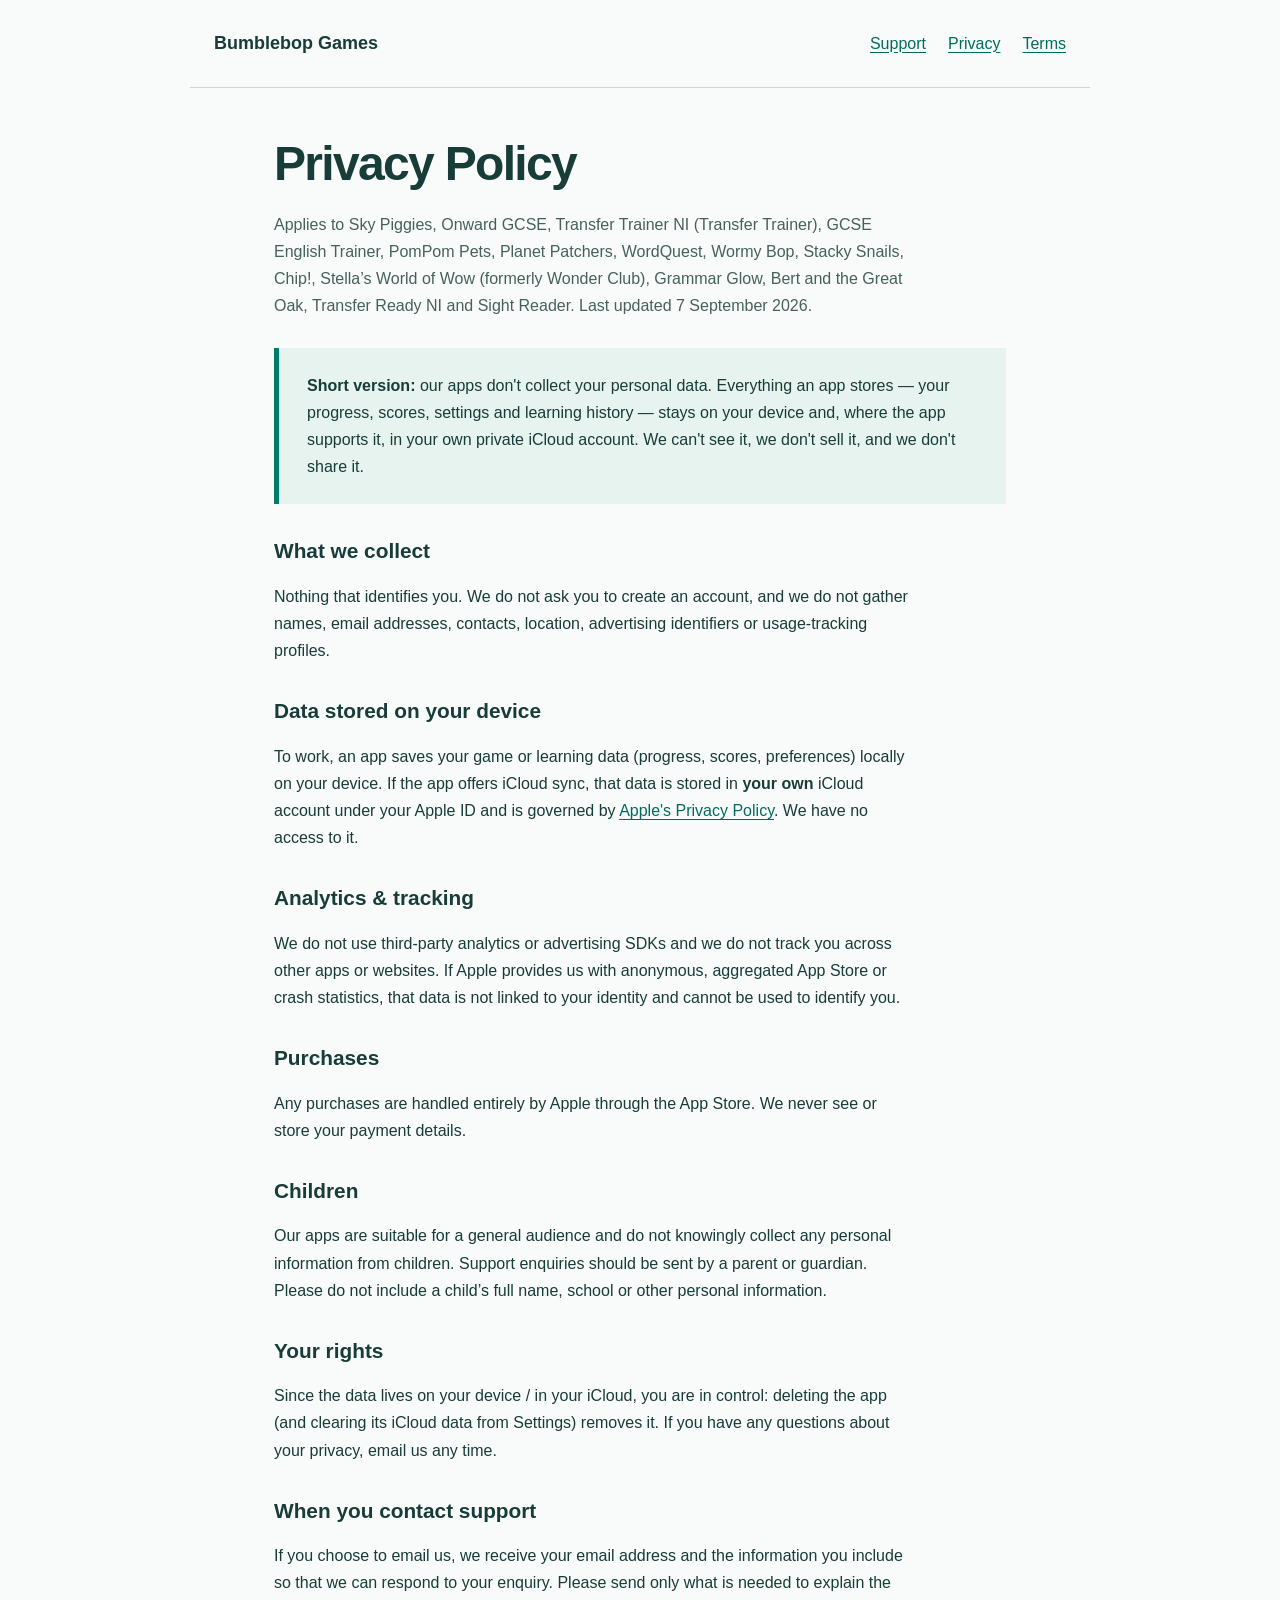
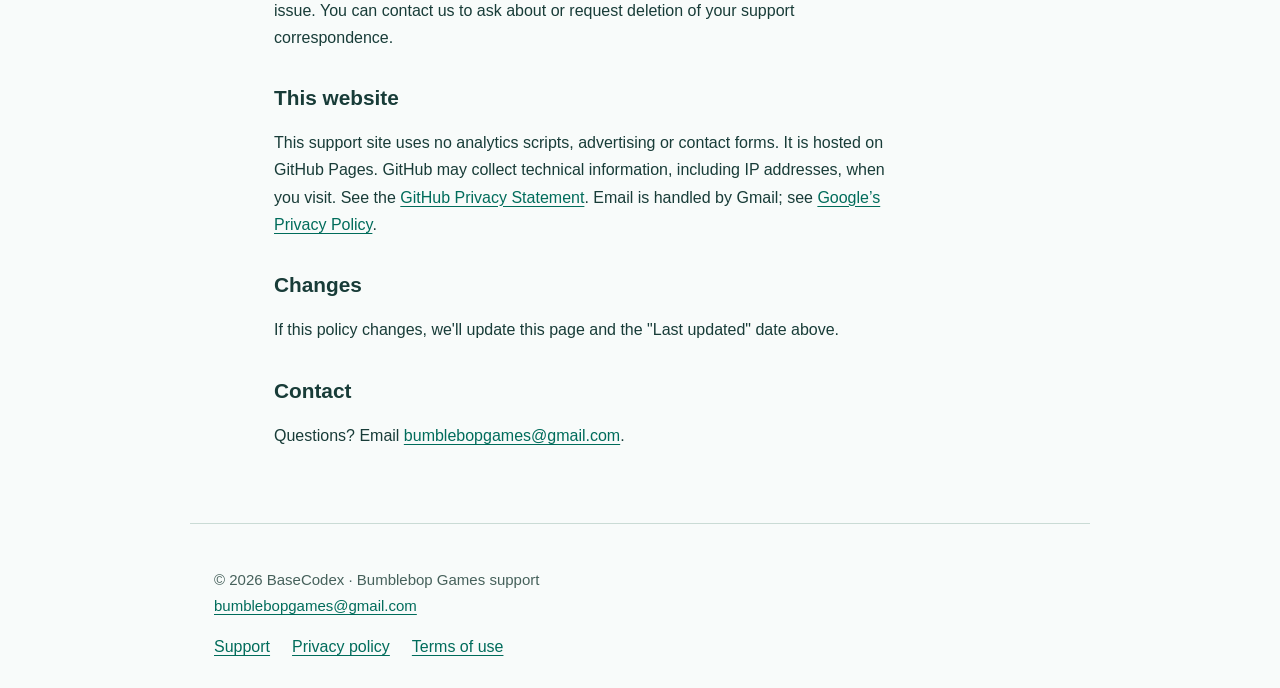
==== privacy.html @ 4d0dd03f "Publish support, privacy and terms with Bumblebop contact" ====
<!doctype html>
<html lang="en"><head><meta charset="utf-8"><meta name="viewport" content="width=device-width, initial-scale=1"><title>Privacy policy · Bumblebop Games</title><meta name="description" content="Privacy information for our apps and support website."><link rel="stylesheet" href="style.css"></head><body><a class="skip" href="#main">Skip to content</a><header><a class="brand" href="./">Bumblebop Games</a><nav aria-label="Main navigation"><a href="./">Support</a><a href="privacy.html">Privacy</a><a href="terms.html">Terms</a></nav></header><main id="main" class="policy"><h1>Privacy Policy</h1>
<p><em>Applies to Sky Piggies, Onward GCSE, Transfer Trainer NI (Transfer Trainer), GCSE English Trainer, PomPom Pets, Planet Patchers, WordQuest, Wormy Bop, Stacky Snails, Chip!, Stella’s World of Wow (formerly Wonder Club), Grammar Glow, Bert and the Great Oak, Transfer Ready NI and Sight Reader. Last updated 7 September 2026.</em></p>

<div class="card">
  <strong>Short version:</strong> our apps don't collect your personal data.
  Everything an app stores &mdash; your progress, scores, settings and
  learning history &mdash; stays on your device and, where the app supports
  it, in your own private iCloud account. We can't see it, we don't sell it,
  and we don't share it.
</div>

<h2>What we collect</h2>
<p>Nothing that identifies you. We do not ask you to create an account, and we
do not gather names, email addresses, contacts, location, advertising
identifiers or usage-tracking profiles.</p>

<h2>Data stored on your device</h2>
<p>To work, an app saves your game or learning data (progress, scores,
preferences) locally on your device. If the app offers iCloud sync, that data
is stored in <strong>your own</strong> iCloud account under your Apple ID and
is governed by <a href="https://www.apple.com/legal/privacy/">Apple's Privacy
Policy</a>. We have no access to it.</p>

<h2>Analytics &amp; tracking</h2>
<p>We do not use third-party analytics or advertising SDKs and we do not track
you across other apps or websites. If Apple provides us with anonymous,
aggregated App Store or crash statistics, that data is not linked to your
identity and cannot be used to identify you.</p>

<h2>Purchases</h2>
<p>Any purchases are handled entirely by Apple through the App Store. We never
see or store your payment details.</p>

<h2>Children</h2>
<p>Our apps are suitable for a general audience and do not knowingly collect
any personal information from children. Support enquiries should be sent by a parent or guardian. Please do not include a child’s full name, school or other personal information.</p>

<h2>Your rights</h2>
<p>Since the data lives on your device / in your iCloud, you are in control:
deleting the app (and clearing its iCloud data from Settings) removes it. If
you have any questions about your privacy, email us any time.</p>

<h2>When you contact support</h2><p>If you choose to email us, we receive your email address and the information you include so that we can respond to your enquiry. Please send only what is needed to explain the issue. You can contact us to ask about or request deletion of your support correspondence.</p><h2>This website</h2><p>This support site uses no analytics scripts, advertising or contact forms. It is hosted on GitHub Pages. GitHub may collect technical information, including IP addresses, when you visit. See the <a href="https://docs.github.com/en/site-policy/privacy-policies/github-general-privacy-statement">GitHub Privacy Statement</a>. Email is handled by Gmail; see <a href="https://policies.google.com/privacy">Google’s Privacy Policy</a>.</p><h2>Changes</h2>
<p>If this policy changes, we'll update this page and the "Last updated" date
above.</p>

<h2>Contact</h2>
<p>Questions? Email <a href="mailto:bumblebopgames@gmail.com">bumblebopgames@gmail.com</a>.</p></main><footer><p>© 2026 BaseCodex · Bumblebop Games support<br><a href="mailto:bumblebopgames@gmail.com">bumblebopgames@gmail.com</a></p><nav aria-label="Footer"><a href="./">Support</a><a href="privacy.html">Privacy policy</a><a href="terms.html">Terms of use</a></nav></footer></body></html>
---- style.css ----
*{box-sizing:border-box}html{scroll-behavior:smooth}body{font-family:-apple-system,BlinkMacSystemFont,"Segoe UI",sans-serif;font-size:1rem;line-height:1.7;color:#183c38;background:#f8fbfa;margin:0}a{color:#006c5b;text-underline-offset:.2em}a:hover{text-decoration-thickness:2px}a:focus-visible{outline:3px solid #ba6700;outline-offset:5px}header,main,footer{max-width:900px;margin:auto;padding:28px 24px}header{display:flex;justify-content:space-between;align-items:center;gap:20px;border-bottom:1px solid #cadbd5}.brand{font-size:1.125rem;font-weight:750;color:#183c38;text-decoration:none}nav{display:flex;gap:22px;flex-wrap:wrap}nav a{font-size:1rem}h1{font-size:clamp(2rem,5vw,3rem);line-height:1.15;letter-spacing:-.035em;margin:20px 0}h2{font-size:1.3rem;line-height:1.4;margin-top:32px}p{max-width:72ch}.intro{font-size:1.15rem;color:#395b55}.contact,.card{border-left:5px solid #007d69;background:#e6f3ee;padding:24px 28px;margin:28px 0}.contact h2{margin-top:0}.email{font-weight:700;font-size:clamp(1rem,3.8vw,1.35rem);overflow-wrap:anywhere}.app-list{display:grid;grid-template-columns:repeat(2,minmax(0,1fr));gap:0 32px;padding:0;list-style:none}.app-list li{padding:10px 0;border-bottom:1px solid #d8e5df}.muted,footer{color:#46615b}footer{border-top:1px solid #cadbd5;font-size:.9375rem;margin-top:30px}.skip{position:absolute;left:-9999px}.skip:focus{left:16px;top:12px;background:white;padding:12px}.policy{max-width:780px}.policy em{font-style:normal;color:#46615b}details{border-bottom:1px solid #cadbd5;padding:16px 0}summary{font-weight:650;cursor:pointer}summary:focus-visible{outline:3px solid #ba6700;outline-offset:4px}@media(max-width:600px){header{align-items:flex-start;flex-direction:column;gap:12px}header,main,footer{padding:22px 20px}.app-list{grid-template-columns:1fr}.contact,.card{padding:20px}}@media(prefers-reduced-motion:reduce){html{scroll-behavior:auto}}
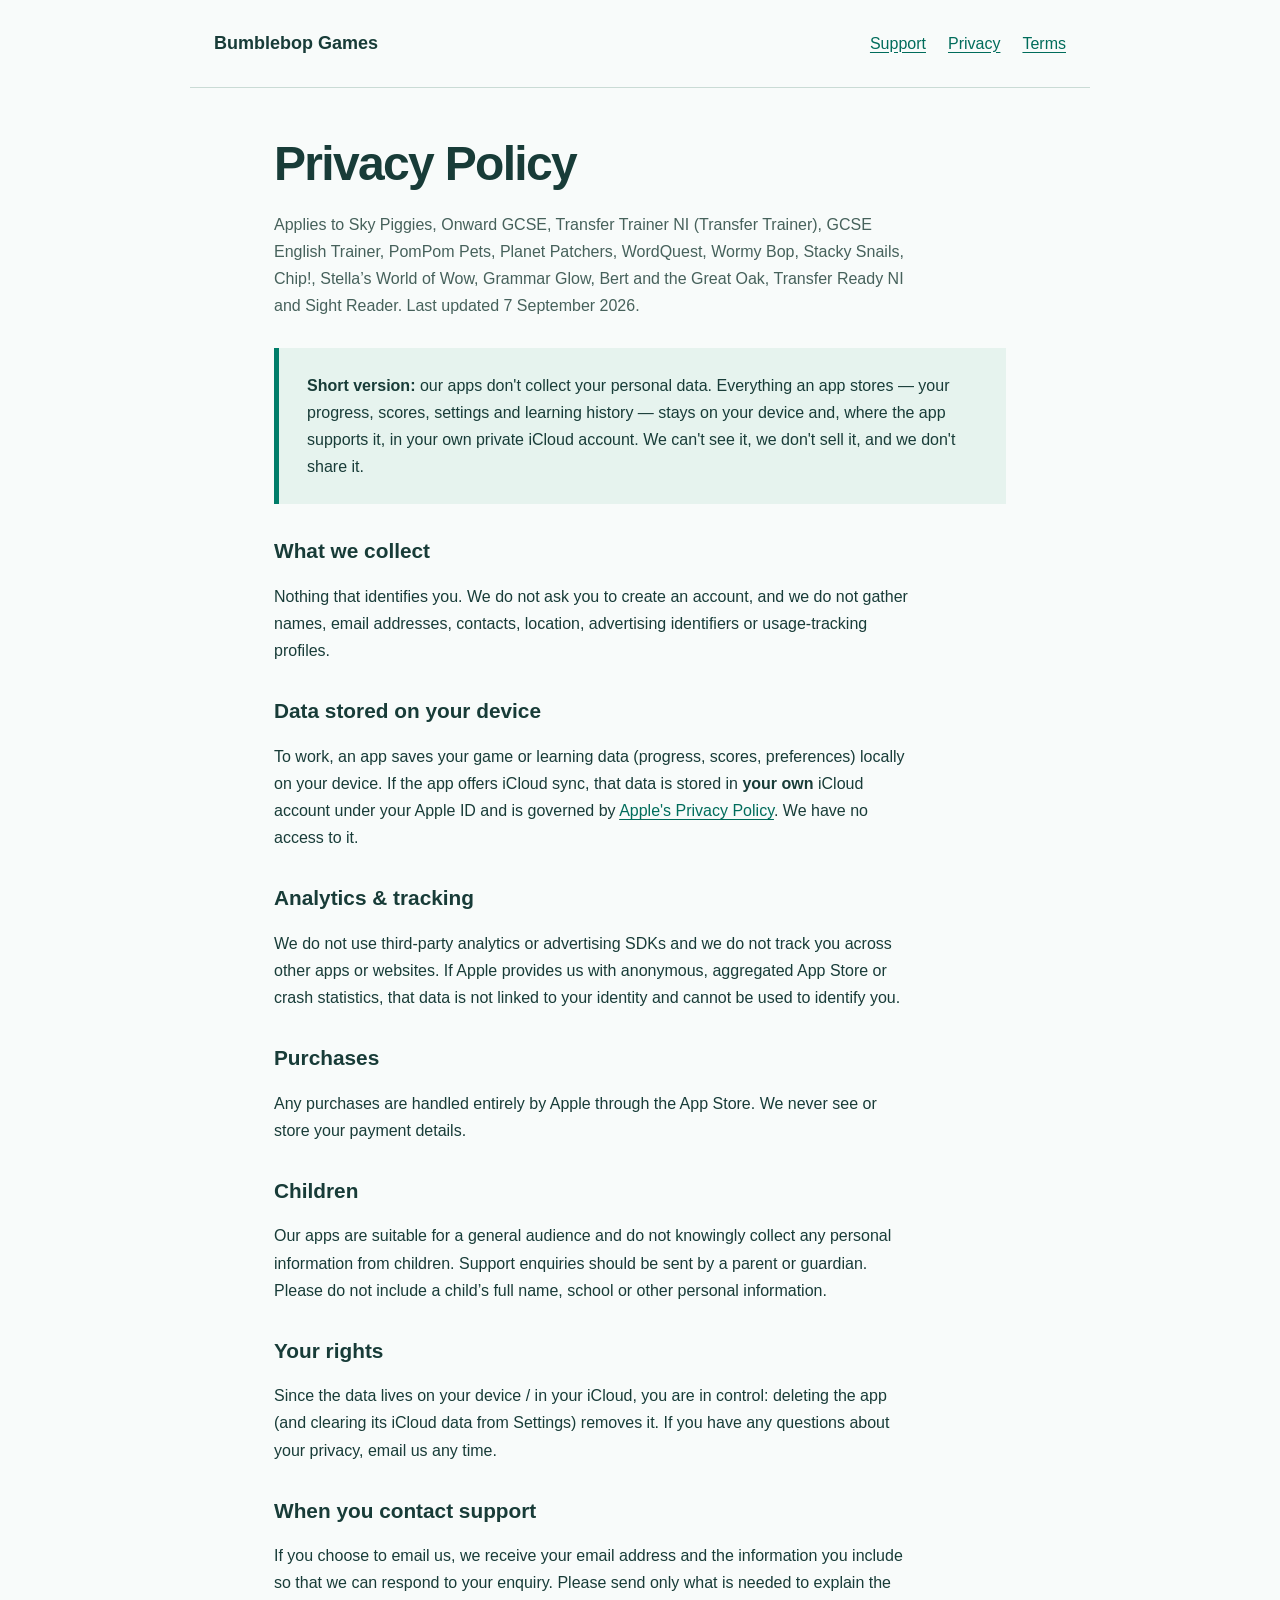
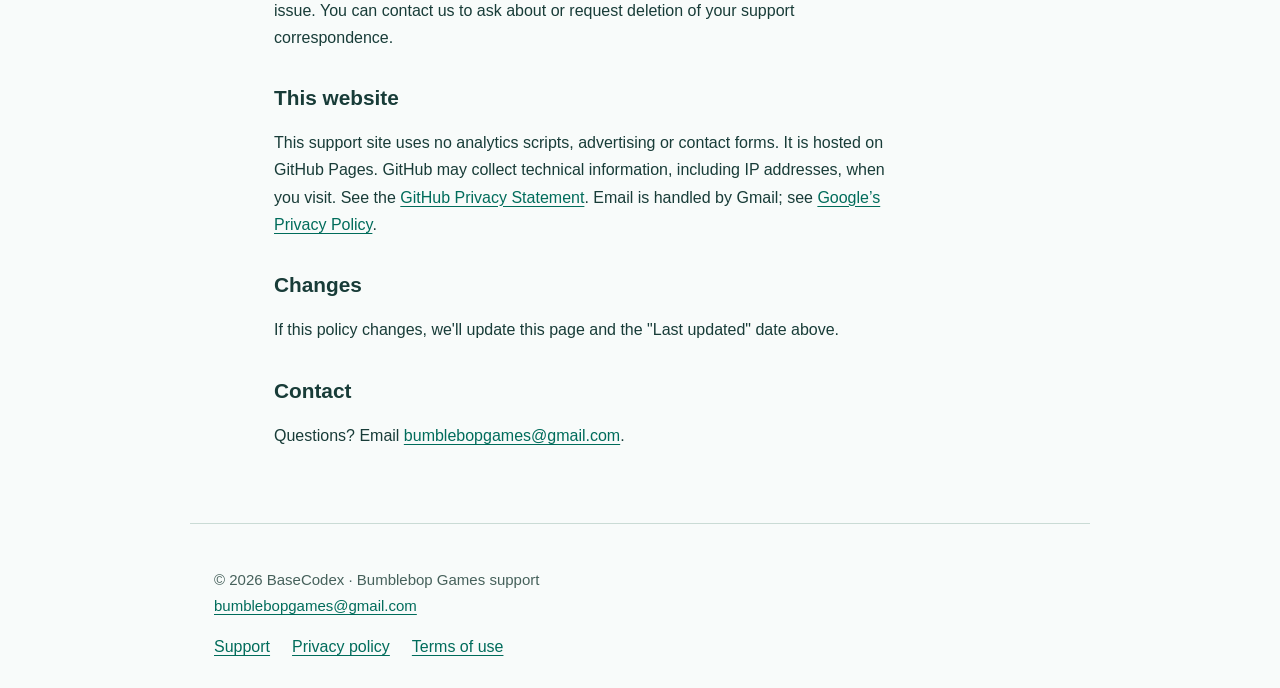
==== commit 780b3b84: "Remove former Wonder Club name from public pages" ====
--- a/privacy.html
+++ b/privacy.html
@@ -1,6 +1,6 @@
 <!doctype html>
 <html lang="en"><head><meta charset="utf-8"><meta name="viewport" content="width=device-width, initial-scale=1"><title>Privacy policy · Bumblebop Games</title><meta name="description" content="Privacy information for our apps and support website."><link rel="stylesheet" href="style.css"></head><body><a class="skip" href="#main">Skip to content</a><header><a class="brand" href="./">Bumblebop Games</a><nav aria-label="Main navigation"><a href="./">Support</a><a href="privacy.html">Privacy</a><a href="terms.html">Terms</a></nav></header><main id="main" class="policy"><h1>Privacy Policy</h1>
-<p><em>Applies to Sky Piggies, Onward GCSE, Transfer Trainer NI (Transfer Trainer), GCSE English Trainer, PomPom Pets, Planet Patchers, WordQuest, Wormy Bop, Stacky Snails, Chip!, Stella’s World of Wow (formerly Wonder Club), Grammar Glow, Bert and the Great Oak, Transfer Ready NI and Sight Reader. Last updated 7 September 2026.</em></p>
+<p><em>Applies to Sky Piggies, Onward GCSE, Transfer Trainer NI (Transfer Trainer), GCSE English Trainer, PomPom Pets, Planet Patchers, WordQuest, Wormy Bop, Stacky Snails, Chip!, Stella’s World of Wow, Grammar Glow, Bert and the Great Oak, Transfer Ready NI and Sight Reader. Last updated 7 September 2026.</em></p>
 
 <div class="card">
   <strong>Short version:</strong> our apps don't collect your personal data.
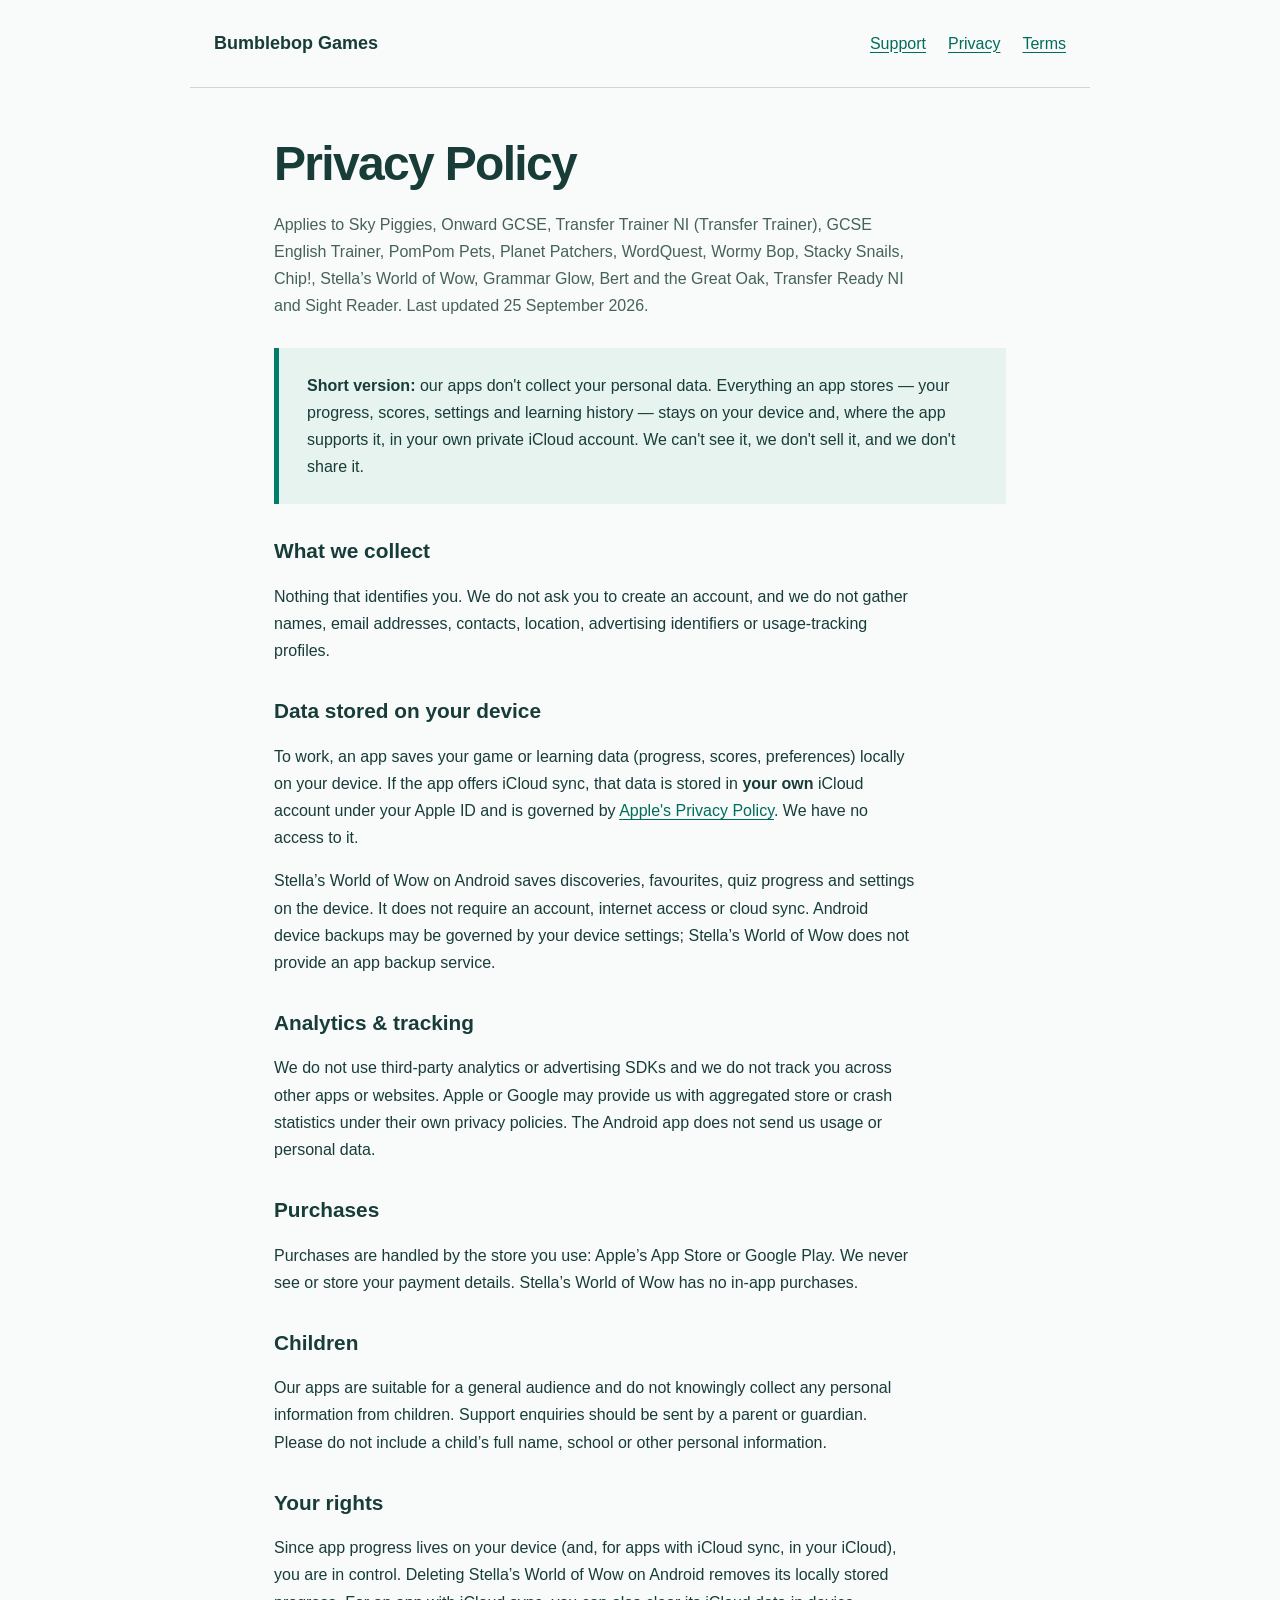
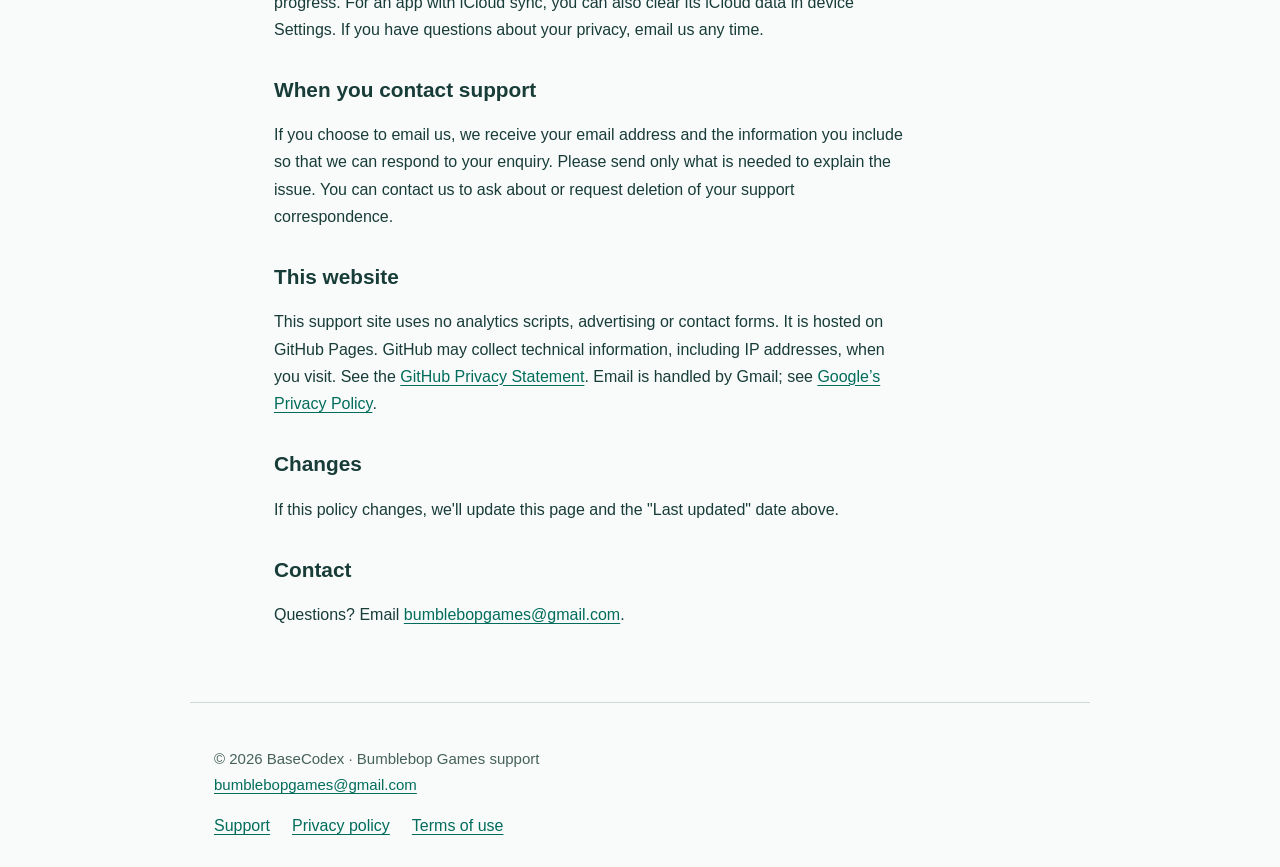
==== commit 55f64c1b: "Cover Stella Android privacy in public policy" ====
--- a/privacy.html
+++ b/privacy.html
@@ -1,6 +1,6 @@
 <!doctype html>
 <html lang="en"><head><meta charset="utf-8"><meta name="viewport" content="width=device-width, initial-scale=1"><title>Privacy policy · Bumblebop Games</title><meta name="description" content="Privacy information for our apps and support website."><link rel="stylesheet" href="style.css"></head><body><a class="skip" href="#main">Skip to content</a><header><a class="brand" href="./">Bumblebop Games</a><nav aria-label="Main navigation"><a href="./">Support</a><a href="privacy.html">Privacy</a><a href="terms.html">Terms</a></nav></header><main id="main" class="policy"><h1>Privacy Policy</h1>
-<p><em>Applies to Sky Piggies, Onward GCSE, Transfer Trainer NI (Transfer Trainer), GCSE English Trainer, PomPom Pets, Planet Patchers, WordQuest, Wormy Bop, Stacky Snails, Chip!, Stella’s World of Wow, Grammar Glow, Bert and the Great Oak, Transfer Ready NI and Sight Reader. Last updated 7 September 2026.</em></p>
+<p><em>Applies to Sky Piggies, Onward GCSE, Transfer Trainer NI (Transfer Trainer), GCSE English Trainer, PomPom Pets, Planet Patchers, WordQuest, Wormy Bop, Stacky Snails, Chip!, Stella’s World of Wow, Grammar Glow, Bert and the Great Oak, Transfer Ready NI and Sight Reader. Last updated 25 September 2026.</em></p>
 
 <div class="card">
   <strong>Short version:</strong> our apps don't collect your personal data.
@@ -21,25 +21,22 @@
 is stored in <strong>your own</strong> iCloud account under your Apple ID and
 is governed by <a href="https://www.apple.com/legal/privacy/">Apple's Privacy
 Policy</a>. We have no access to it.</p>
+<p>Stella’s World of Wow on Android saves discoveries, favourites, quiz progress and settings on the device. It does not require an account, internet access or cloud sync. Android device backups may be governed by your device settings; Stella’s World of Wow does not provide an app backup service.</p>
 
 <h2>Analytics &amp; tracking</h2>
 <p>We do not use third-party analytics or advertising SDKs and we do not track
-you across other apps or websites. If Apple provides us with anonymous,
-aggregated App Store or crash statistics, that data is not linked to your
-identity and cannot be used to identify you.</p>
+you across other apps or websites. Apple or Google may provide us with
+aggregated store or crash statistics under their own privacy policies. The Android app does not send us usage or personal data.</p>
 
 <h2>Purchases</h2>
-<p>Any purchases are handled entirely by Apple through the App Store. We never
-see or store your payment details.</p>
+<p>Purchases are handled by the store you use: Apple’s App Store or Google Play. We never see or store your payment details. Stella’s World of Wow has no in-app purchases.</p>
 
 <h2>Children</h2>
 <p>Our apps are suitable for a general audience and do not knowingly collect
 any personal information from children. Support enquiries should be sent by a parent or guardian. Please do not include a child’s full name, school or other personal information.</p>
 
 <h2>Your rights</h2>
-<p>Since the data lives on your device / in your iCloud, you are in control:
-deleting the app (and clearing its iCloud data from Settings) removes it. If
-you have any questions about your privacy, email us any time.</p>
+<p>Since app progress lives on your device (and, for apps with iCloud sync, in your iCloud), you are in control. Deleting Stella’s World of Wow on Android removes its locally stored progress. For an app with iCloud sync, you can also clear its iCloud data in device Settings. If you have questions about your privacy, email us any time.</p>
 
 <h2>When you contact support</h2><p>If you choose to email us, we receive your email address and the information you include so that we can respond to your enquiry. Please send only what is needed to explain the issue. You can contact us to ask about or request deletion of your support correspondence.</p><h2>This website</h2><p>This support site uses no analytics scripts, advertising or contact forms. It is hosted on GitHub Pages. GitHub may collect technical information, including IP addresses, when you visit. See the <a href="https://docs.github.com/en/site-policy/privacy-policies/github-general-privacy-statement">GitHub Privacy Statement</a>. Email is handled by Gmail; see <a href="https://policies.google.com/privacy">Google’s Privacy Policy</a>.</p><h2>Changes</h2>
 <p>If this policy changes, we'll update this page and the "Last updated" date
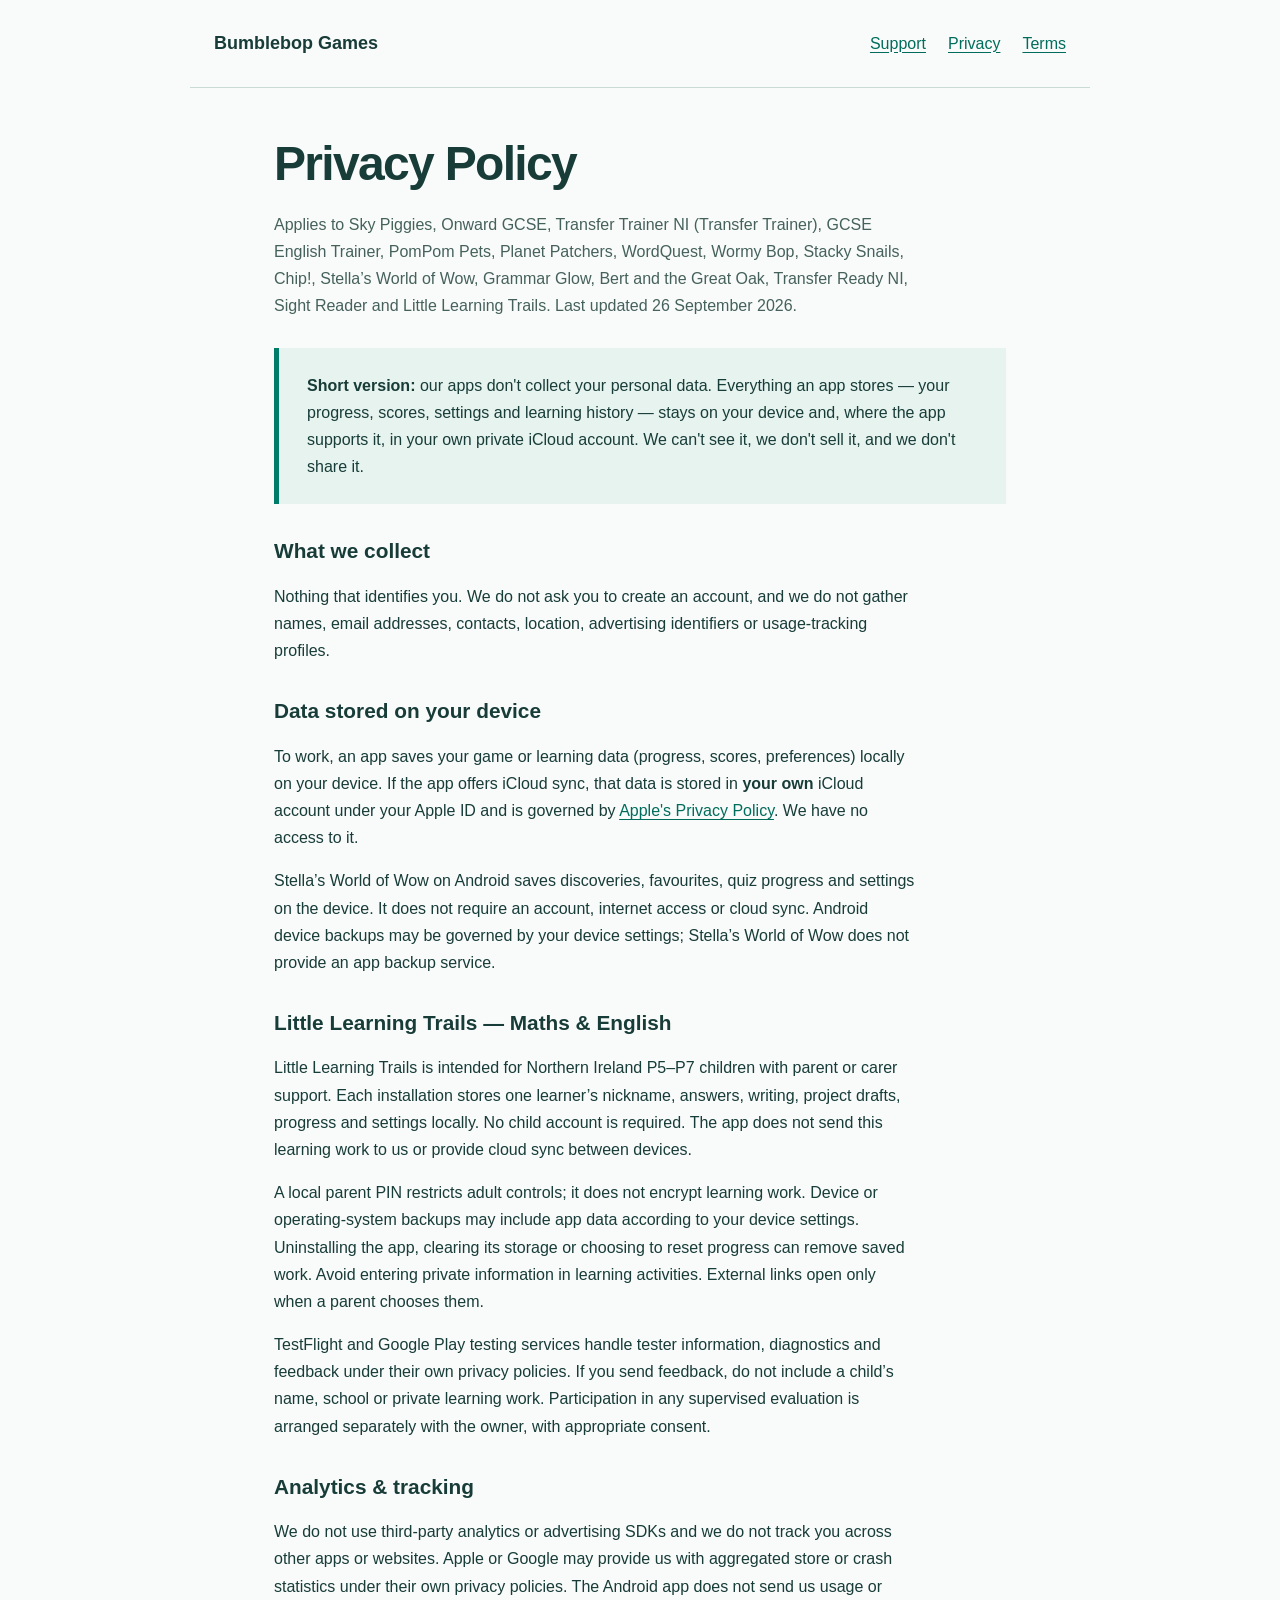
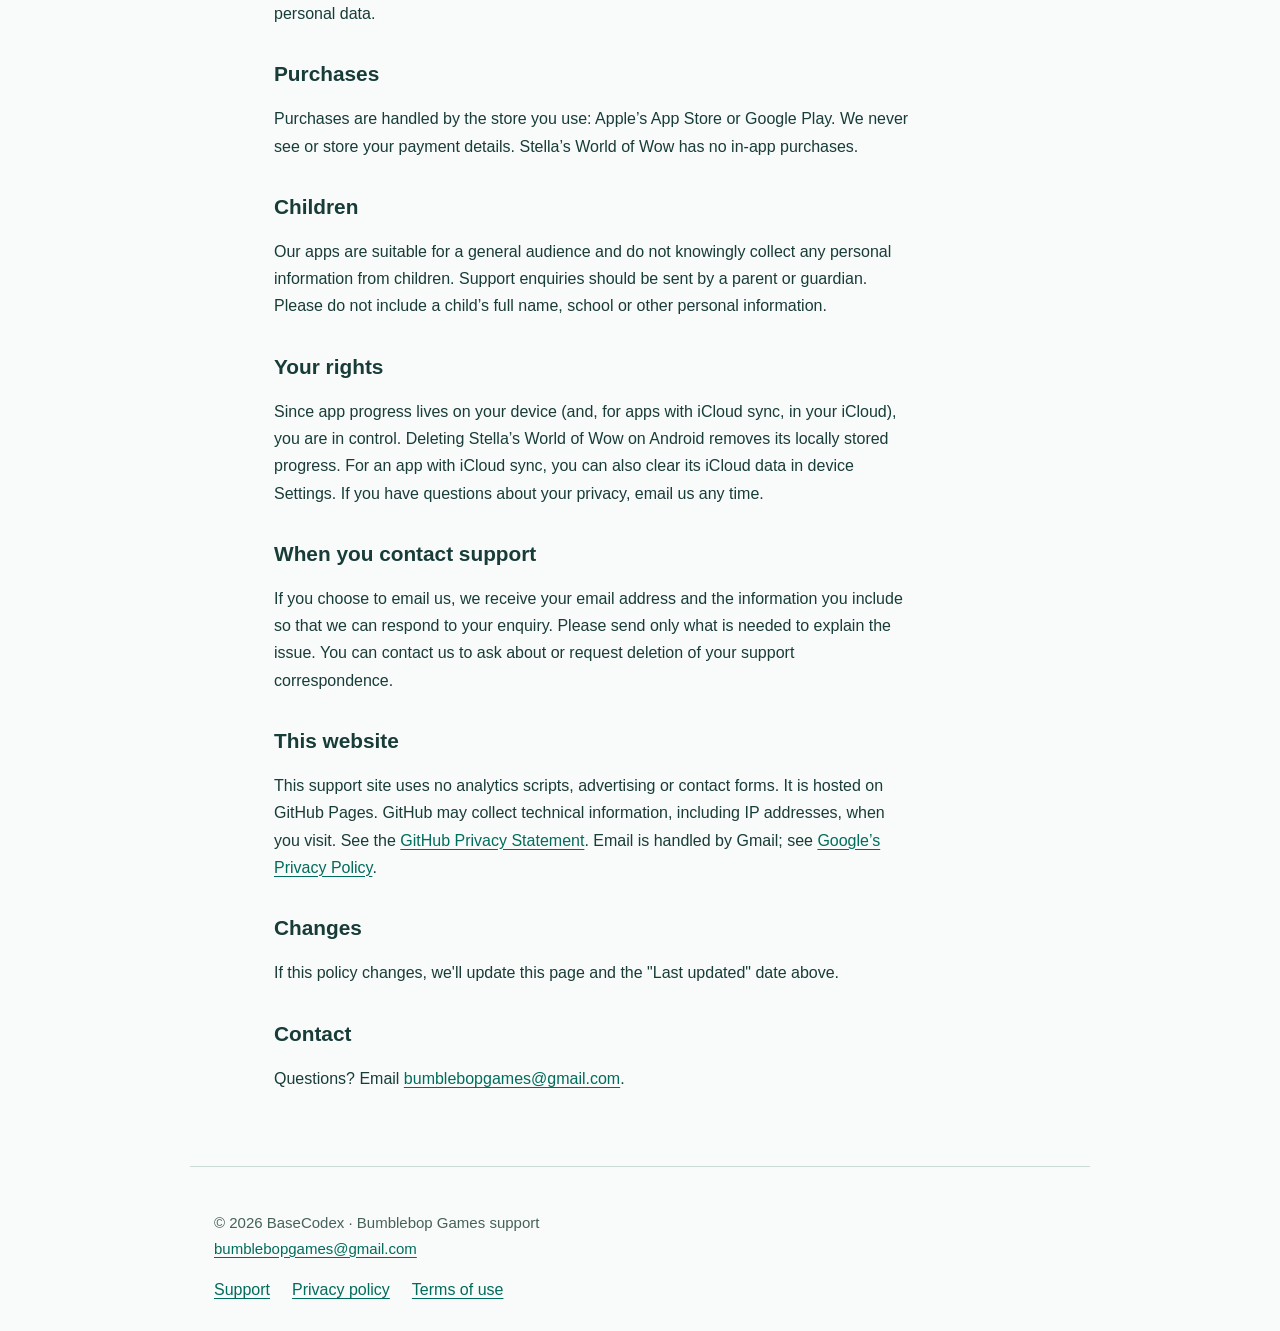
==== commit 183657f4: "Add Little Learning Trails support and privacy information" ====
--- a/privacy.html
+++ b/privacy.html
@@ -1,6 +1,6 @@
 <!doctype html>
 <html lang="en"><head><meta charset="utf-8"><meta name="viewport" content="width=device-width, initial-scale=1"><title>Privacy policy · Bumblebop Games</title><meta name="description" content="Privacy information for our apps and support website."><link rel="stylesheet" href="style.css"></head><body><a class="skip" href="#main">Skip to content</a><header><a class="brand" href="./">Bumblebop Games</a><nav aria-label="Main navigation"><a href="./">Support</a><a href="privacy.html">Privacy</a><a href="terms.html">Terms</a></nav></header><main id="main" class="policy"><h1>Privacy Policy</h1>
-<p><em>Applies to Sky Piggies, Onward GCSE, Transfer Trainer NI (Transfer Trainer), GCSE English Trainer, PomPom Pets, Planet Patchers, WordQuest, Wormy Bop, Stacky Snails, Chip!, Stella’s World of Wow, Grammar Glow, Bert and the Great Oak, Transfer Ready NI and Sight Reader. Last updated 25 September 2026.</em></p>
+<p><em>Applies to Sky Piggies, Onward GCSE, Transfer Trainer NI (Transfer Trainer), GCSE English Trainer, PomPom Pets, Planet Patchers, WordQuest, Wormy Bop, Stacky Snails, Chip!, Stella’s World of Wow, Grammar Glow, Bert and the Great Oak, Transfer Ready NI, Sight Reader and Little Learning Trails. Last updated 26 September 2026.</em></p>
 
 <div class="card">
   <strong>Short version:</strong> our apps don't collect your personal data.
@@ -23,6 +23,11 @@
 Policy</a>. We have no access to it.</p>
 <p>Stella’s World of Wow on Android saves discoveries, favourites, quiz progress and settings on the device. It does not require an account, internet access or cloud sync. Android device backups may be governed by your device settings; Stella’s World of Wow does not provide an app backup service.</p>
 
+<h2>Little Learning Trails — Maths &amp; English</h2>
+<p>Little Learning Trails is intended for Northern Ireland P5–P7 children with parent or carer support. Each installation stores one learner’s nickname, answers, writing, project drafts, progress and settings locally. No child account is required. The app does not send this learning work to us or provide cloud sync between devices.</p>
+<p>A local parent PIN restricts adult controls; it does not encrypt learning work. Device or operating-system backups may include app data according to your device settings. Uninstalling the app, clearing its storage or choosing to reset progress can remove saved work. Avoid entering private information in learning activities. External links open only when a parent chooses them.</p>
+<p>TestFlight and Google Play testing services handle tester information, diagnostics and feedback under their own privacy policies. If you send feedback, do not include a child’s name, school or private learning work. Participation in any supervised evaluation is arranged separately with the owner, with appropriate consent.</p>
+
 <h2>Analytics &amp; tracking</h2>
 <p>We do not use third-party analytics or advertising SDKs and we do not track
 you across other apps or websites. Apple or Google may provide us with
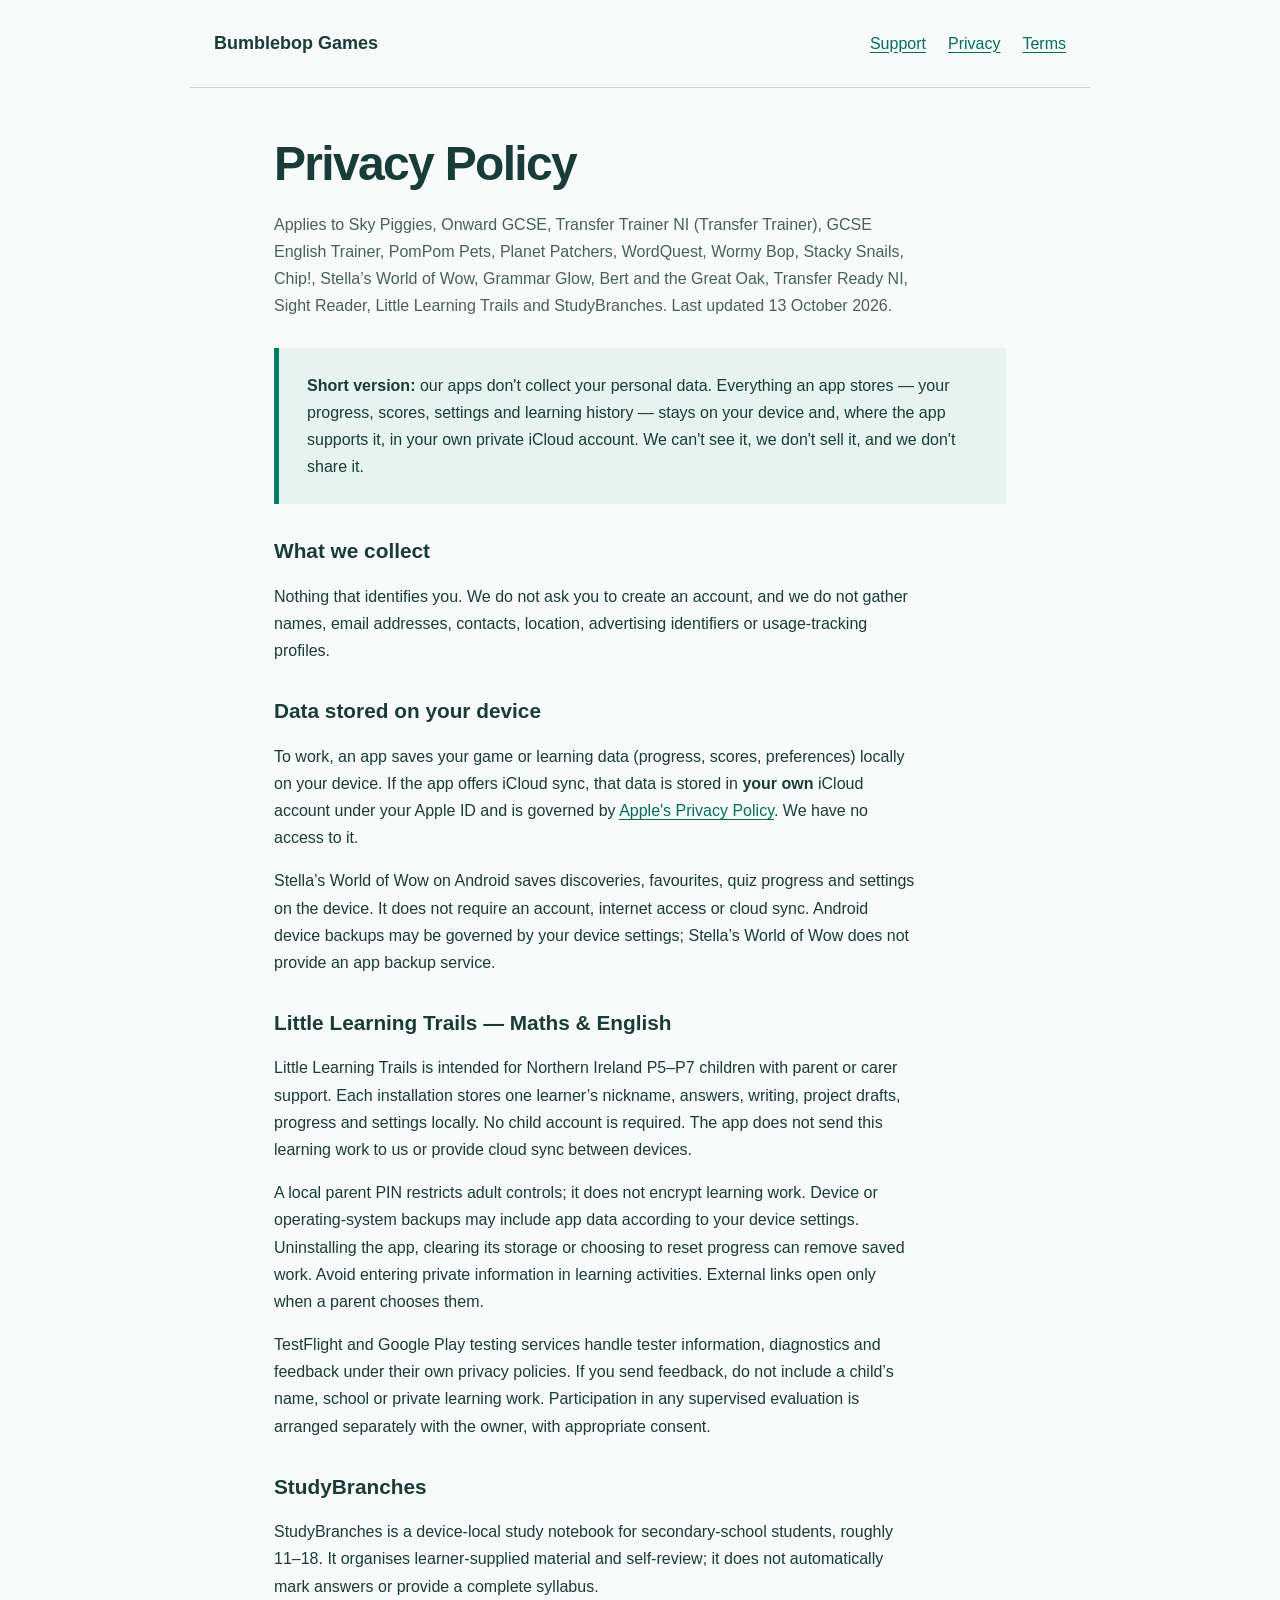
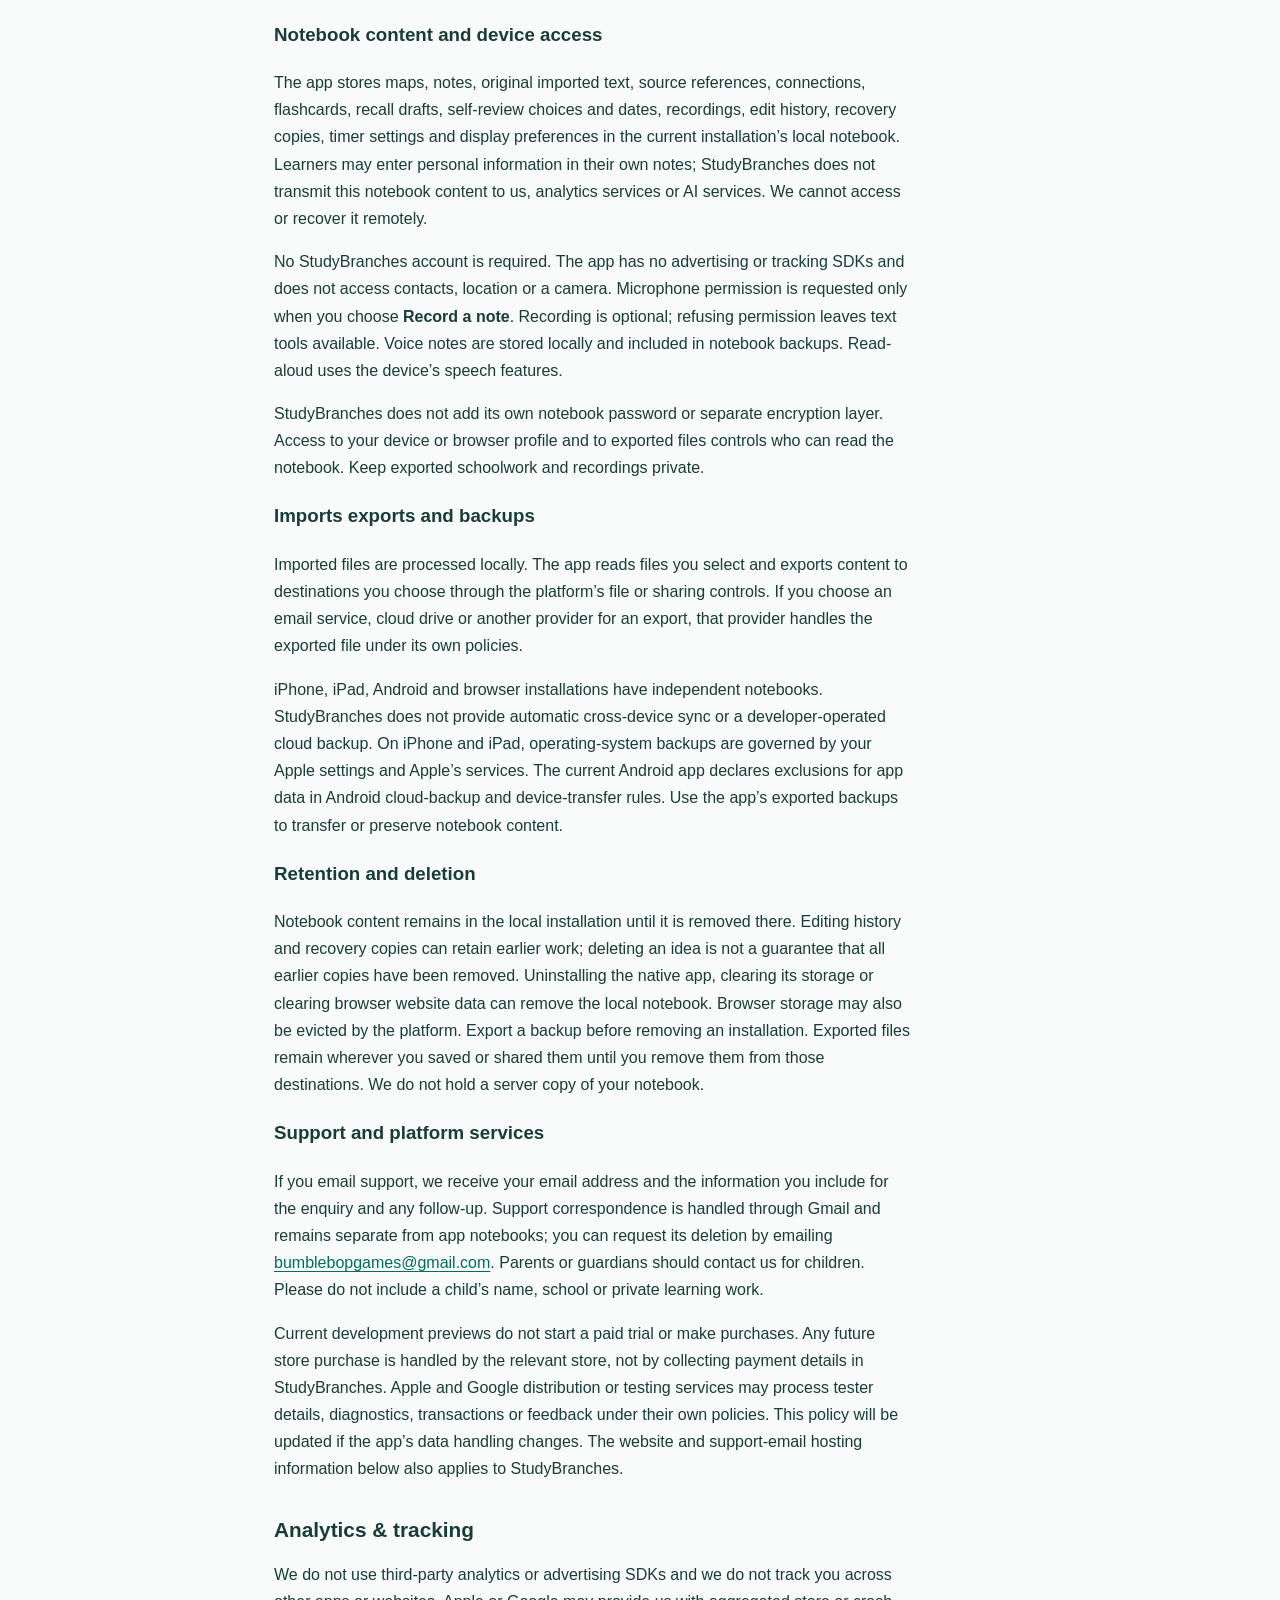
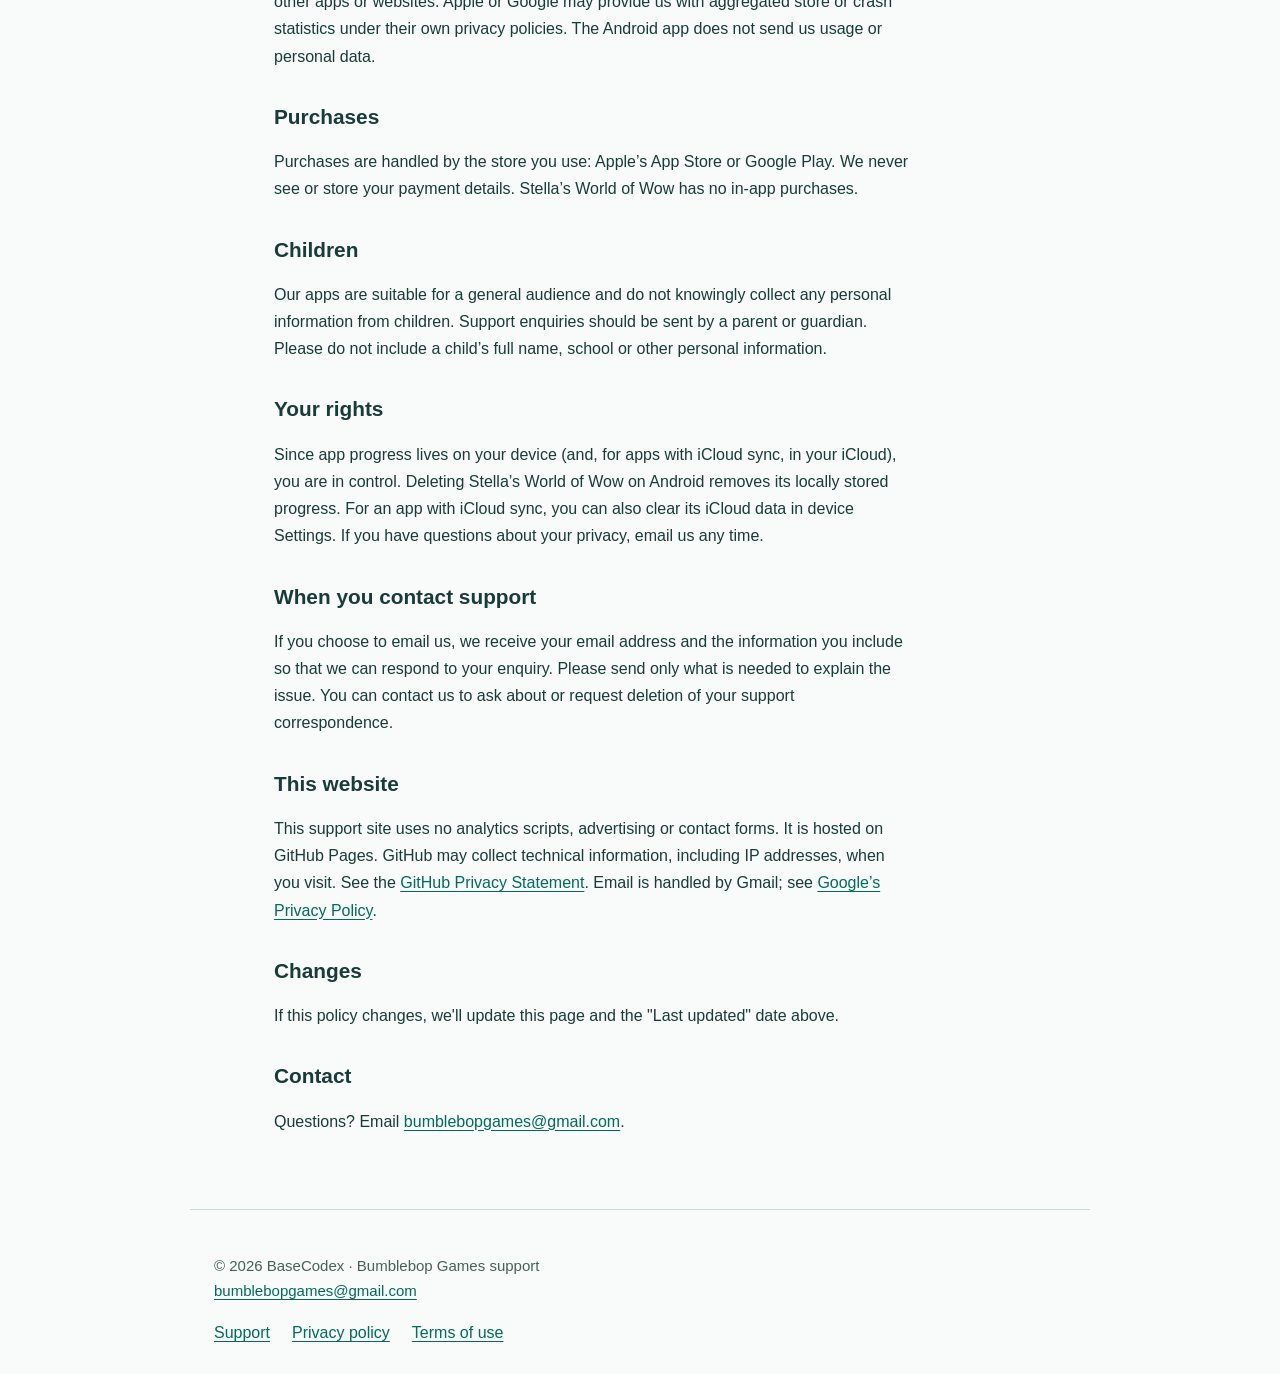
==== commit ae6d2a88: "Add StudyBranches support and privacy information" ====
--- a/privacy.html
+++ b/privacy.html
@@ -1,6 +1,6 @@
 <!doctype html>
 <html lang="en"><head><meta charset="utf-8"><meta name="viewport" content="width=device-width, initial-scale=1"><title>Privacy policy · Bumblebop Games</title><meta name="description" content="Privacy information for our apps and support website."><link rel="stylesheet" href="style.css"></head><body><a class="skip" href="#main">Skip to content</a><header><a class="brand" href="./">Bumblebop Games</a><nav aria-label="Main navigation"><a href="./">Support</a><a href="privacy.html">Privacy</a><a href="terms.html">Terms</a></nav></header><main id="main" class="policy"><h1>Privacy Policy</h1>
-<p><em>Applies to Sky Piggies, Onward GCSE, Transfer Trainer NI (Transfer Trainer), GCSE English Trainer, PomPom Pets, Planet Patchers, WordQuest, Wormy Bop, Stacky Snails, Chip!, Stella’s World of Wow, Grammar Glow, Bert and the Great Oak, Transfer Ready NI, Sight Reader and Little Learning Trails. Last updated 26 September 2026.</em></p>
+<p><em>Applies to Sky Piggies, Onward GCSE, Transfer Trainer NI (Transfer Trainer), GCSE English Trainer, PomPom Pets, Planet Patchers, WordQuest, Wormy Bop, Stacky Snails, Chip!, Stella’s World of Wow, Grammar Glow, Bert and the Great Oak, Transfer Ready NI, Sight Reader, Little Learning Trails and StudyBranches. Last updated 13 October 2026.</em></p>
 
 <div class="card">
   <strong>Short version:</strong> our apps don't collect your personal data.
@@ -28,6 +28,16 @@
 <p>A local parent PIN restricts adult controls; it does not encrypt learning work. Device or operating-system backups may include app data according to your device settings. Uninstalling the app, clearing its storage or choosing to reset progress can remove saved work. Avoid entering private information in learning activities. External links open only when a parent chooses them.</p>
 <p>TestFlight and Google Play testing services handle tester information, diagnostics and feedback under their own privacy policies. If you send feedback, do not include a child’s name, school or private learning work. Participation in any supervised evaluation is arranged separately with the owner, with appropriate consent.</p>
 
+<section id="studybranches" aria-labelledby="studybranches-heading"><h2 id="studybranches-heading">StudyBranches</h2>
+<p>StudyBranches is a device-local study notebook for secondary-school students, roughly 11–18. It organises learner-supplied material and self-review; it does not automatically mark answers or provide a complete syllabus.</p>
+<h3>Notebook content and device access</h3><p>The app stores maps, notes, original imported text, source references, connections, flashcards, recall drafts, self-review choices and dates, recordings, edit history, recovery copies, timer settings and display preferences in the current installation’s local notebook. Learners may enter personal information in their own notes; StudyBranches does not transmit this notebook content to us, analytics services or AI services. We cannot access or recover it remotely.</p>
+<p>No StudyBranches account is required. The app has no advertising or tracking SDKs and does not access contacts, location or a camera. Microphone permission is requested only when you choose <strong>Record a note</strong>. Recording is optional; refusing permission leaves text tools available. Voice notes are stored locally and included in notebook backups. Read-aloud uses the device’s speech features.</p>
+<p>StudyBranches does not add its own notebook password or separate encryption layer. Access to your device or browser profile and to exported files controls who can read the notebook. Keep exported schoolwork and recordings private.</p>
+<h3>Imports exports and backups</h3><p>Imported files are processed locally. The app reads files you select and exports content to destinations you choose through the platform’s file or sharing controls. If you choose an email service, cloud drive or another provider for an export, that provider handles the exported file under its own policies.</p>
+<p>iPhone, iPad, Android and browser installations have independent notebooks. StudyBranches does not provide automatic cross-device sync or a developer-operated cloud backup. On iPhone and iPad, operating-system backups are governed by your Apple settings and Apple’s services. The current Android app declares exclusions for app data in Android cloud-backup and device-transfer rules. Use the app’s exported backups to transfer or preserve notebook content.</p>
+<h3>Retention and deletion</h3><p>Notebook content remains in the local installation until it is removed there. Editing history and recovery copies can retain earlier work; deleting an idea is not a guarantee that all earlier copies have been removed. Uninstalling the native app, clearing its storage or clearing browser website data can remove the local notebook. Browser storage may also be evicted by the platform. Export a backup before removing an installation. Exported files remain wherever you saved or shared them until you remove them from those destinations. We do not hold a server copy of your notebook.</p>
+<h3>Support and platform services</h3><p>If you email support, we receive your email address and the information you include for the enquiry and any follow-up. Support correspondence is handled through Gmail and remains separate from app notebooks; you can request its deletion by emailing <a href="mailto:bumblebopgames@gmail.com">bumblebopgames@gmail.com</a>. Parents or guardians should contact us for children. Please do not include a child’s name, school or private learning work.</p>
+<p>Current development previews do not start a paid trial or make purchases. Any future store purchase is handled by the relevant store, not by collecting payment details in StudyBranches. Apple and Google distribution or testing services may process tester details, diagnostics, transactions or feedback under their own policies. This policy will be updated if the app’s data handling changes. The website and support-email hosting information below also applies to StudyBranches.</p></section>
 <h2>Analytics &amp; tracking</h2>
 <p>We do not use third-party analytics or advertising SDKs and we do not track
 you across other apps or websites. Apple or Google may provide us with
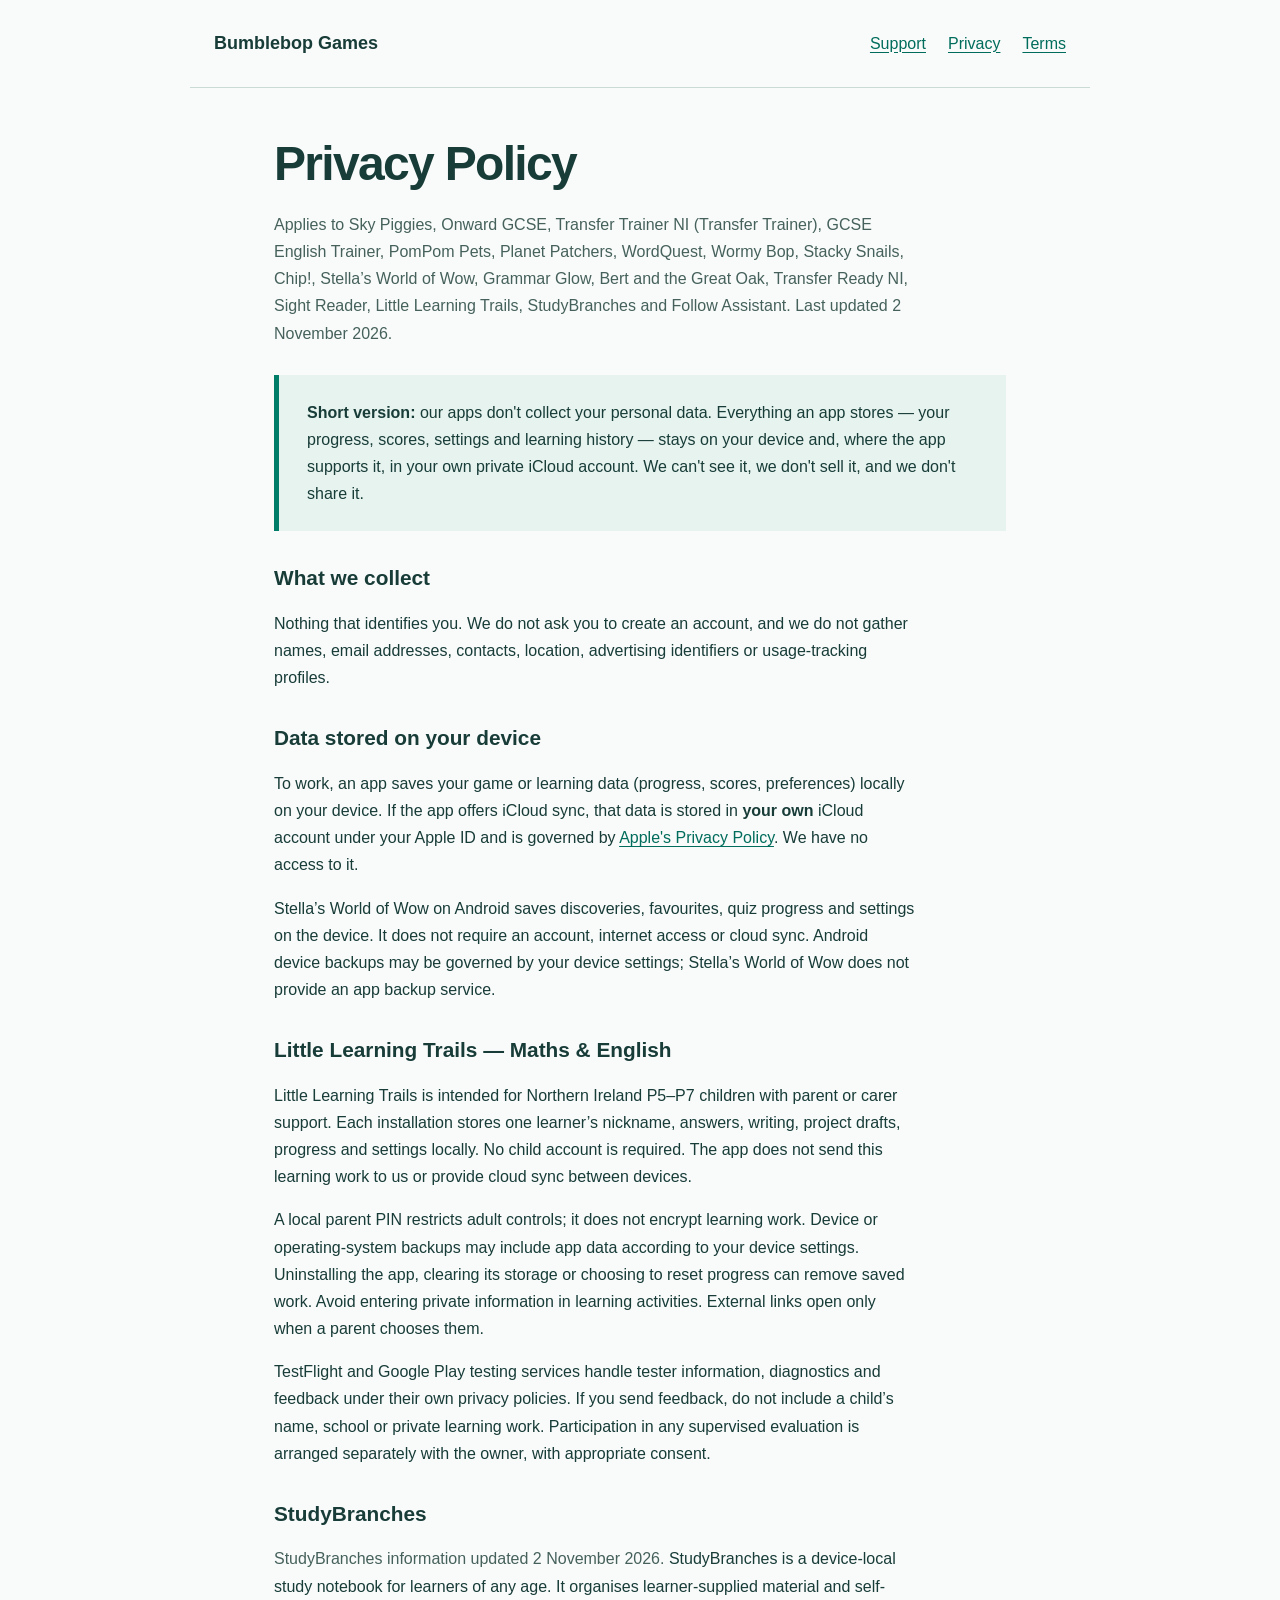
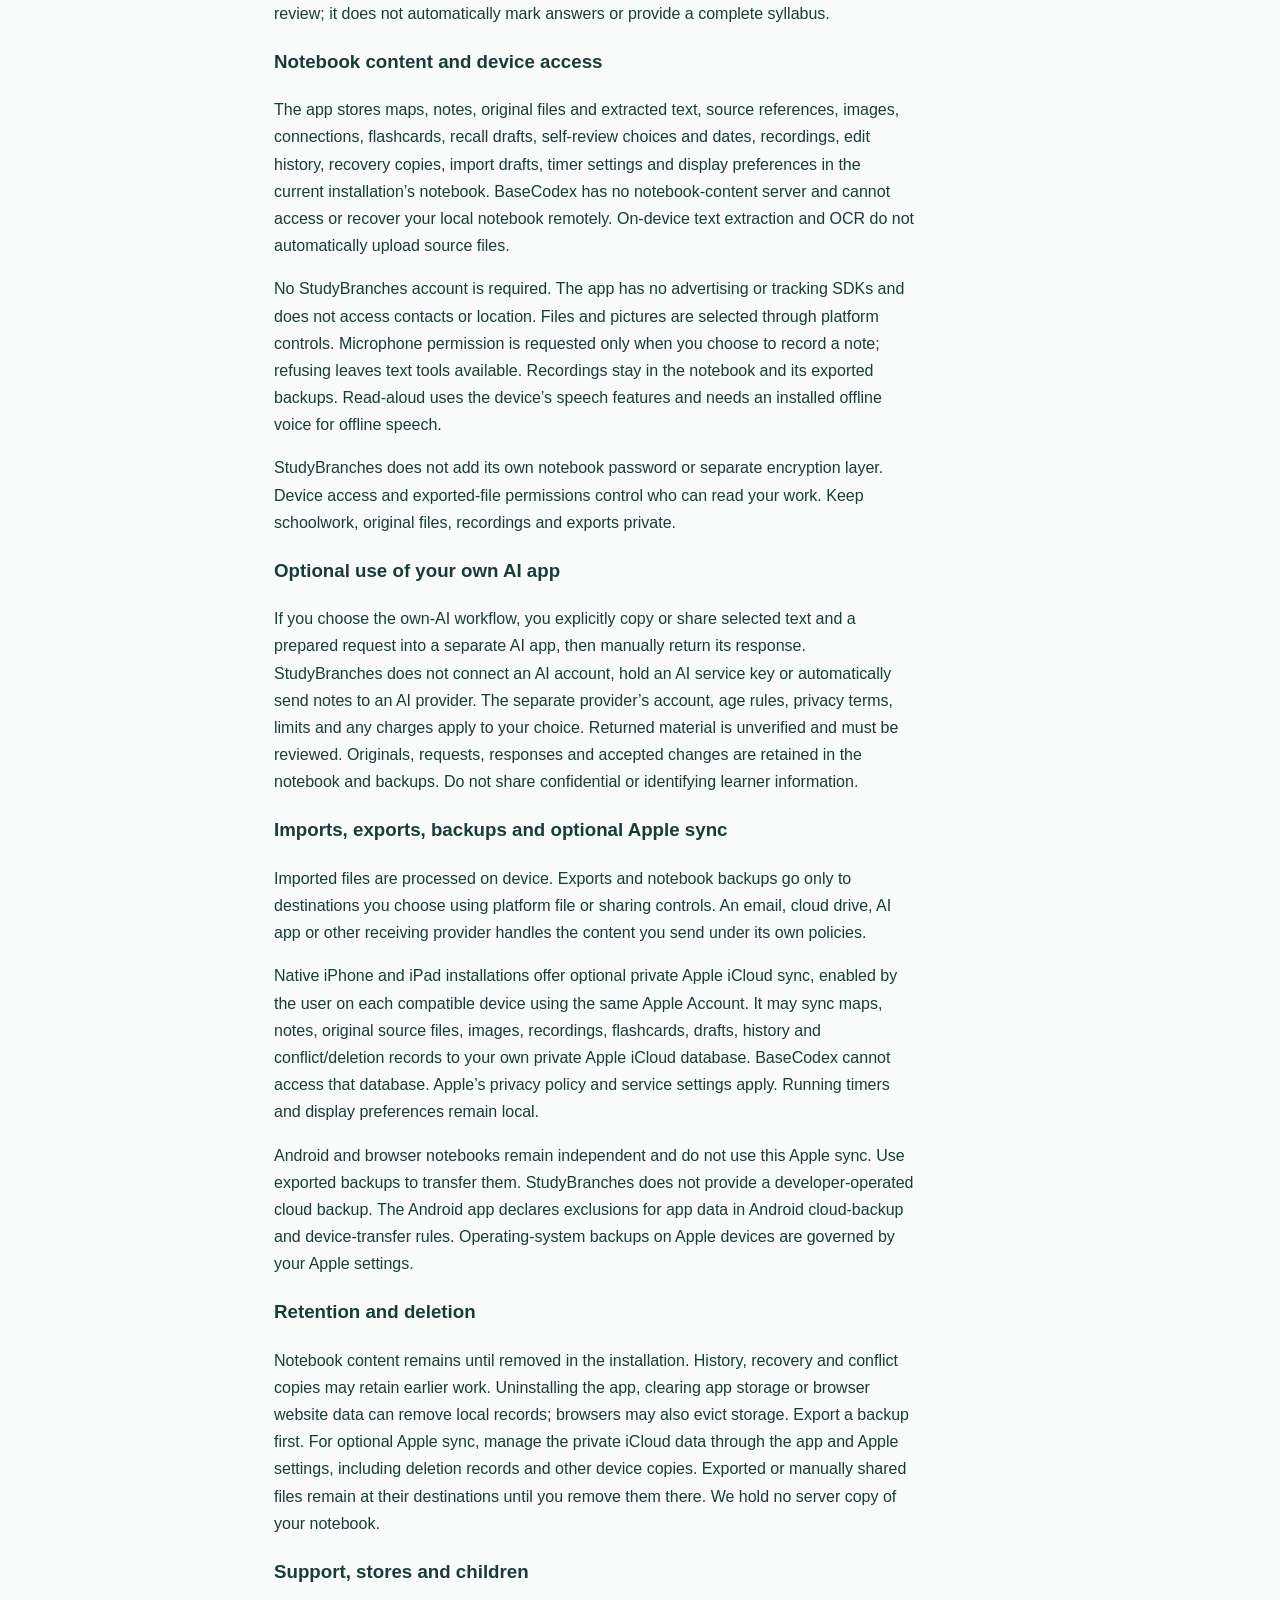
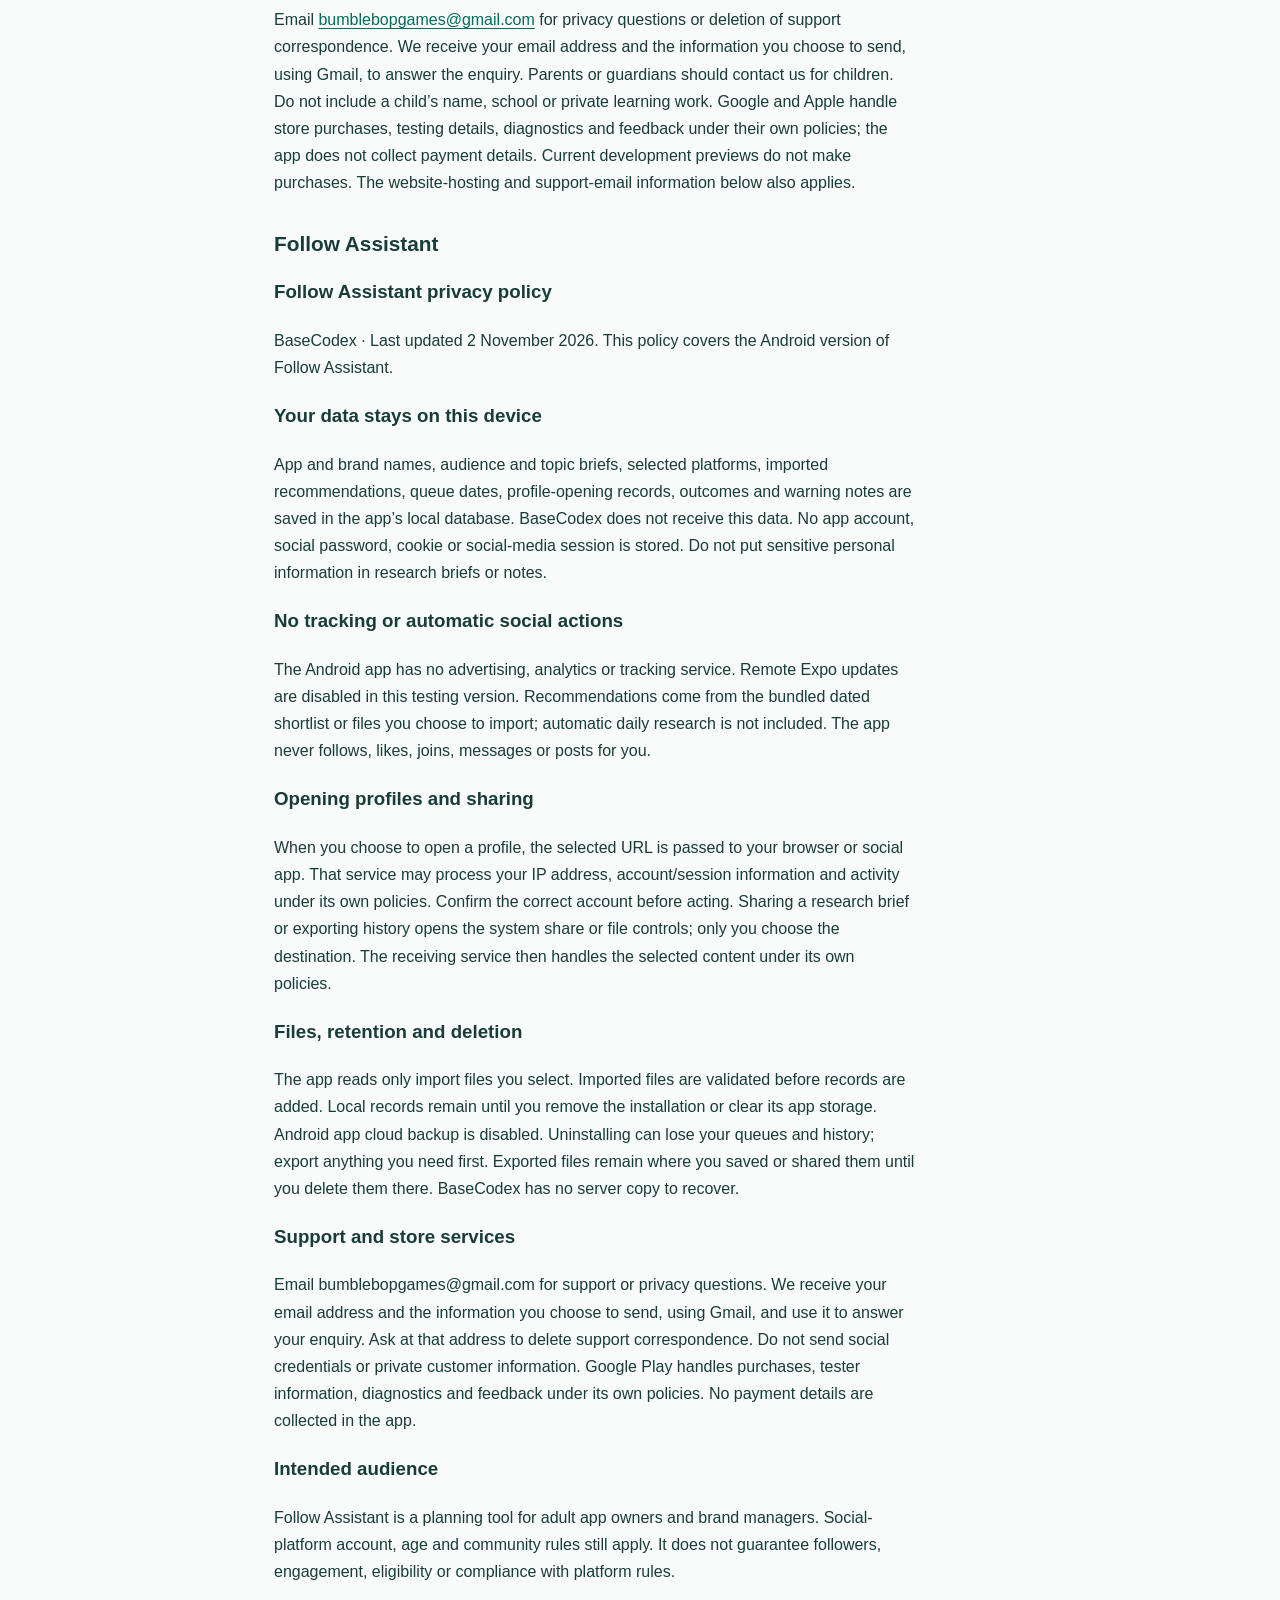
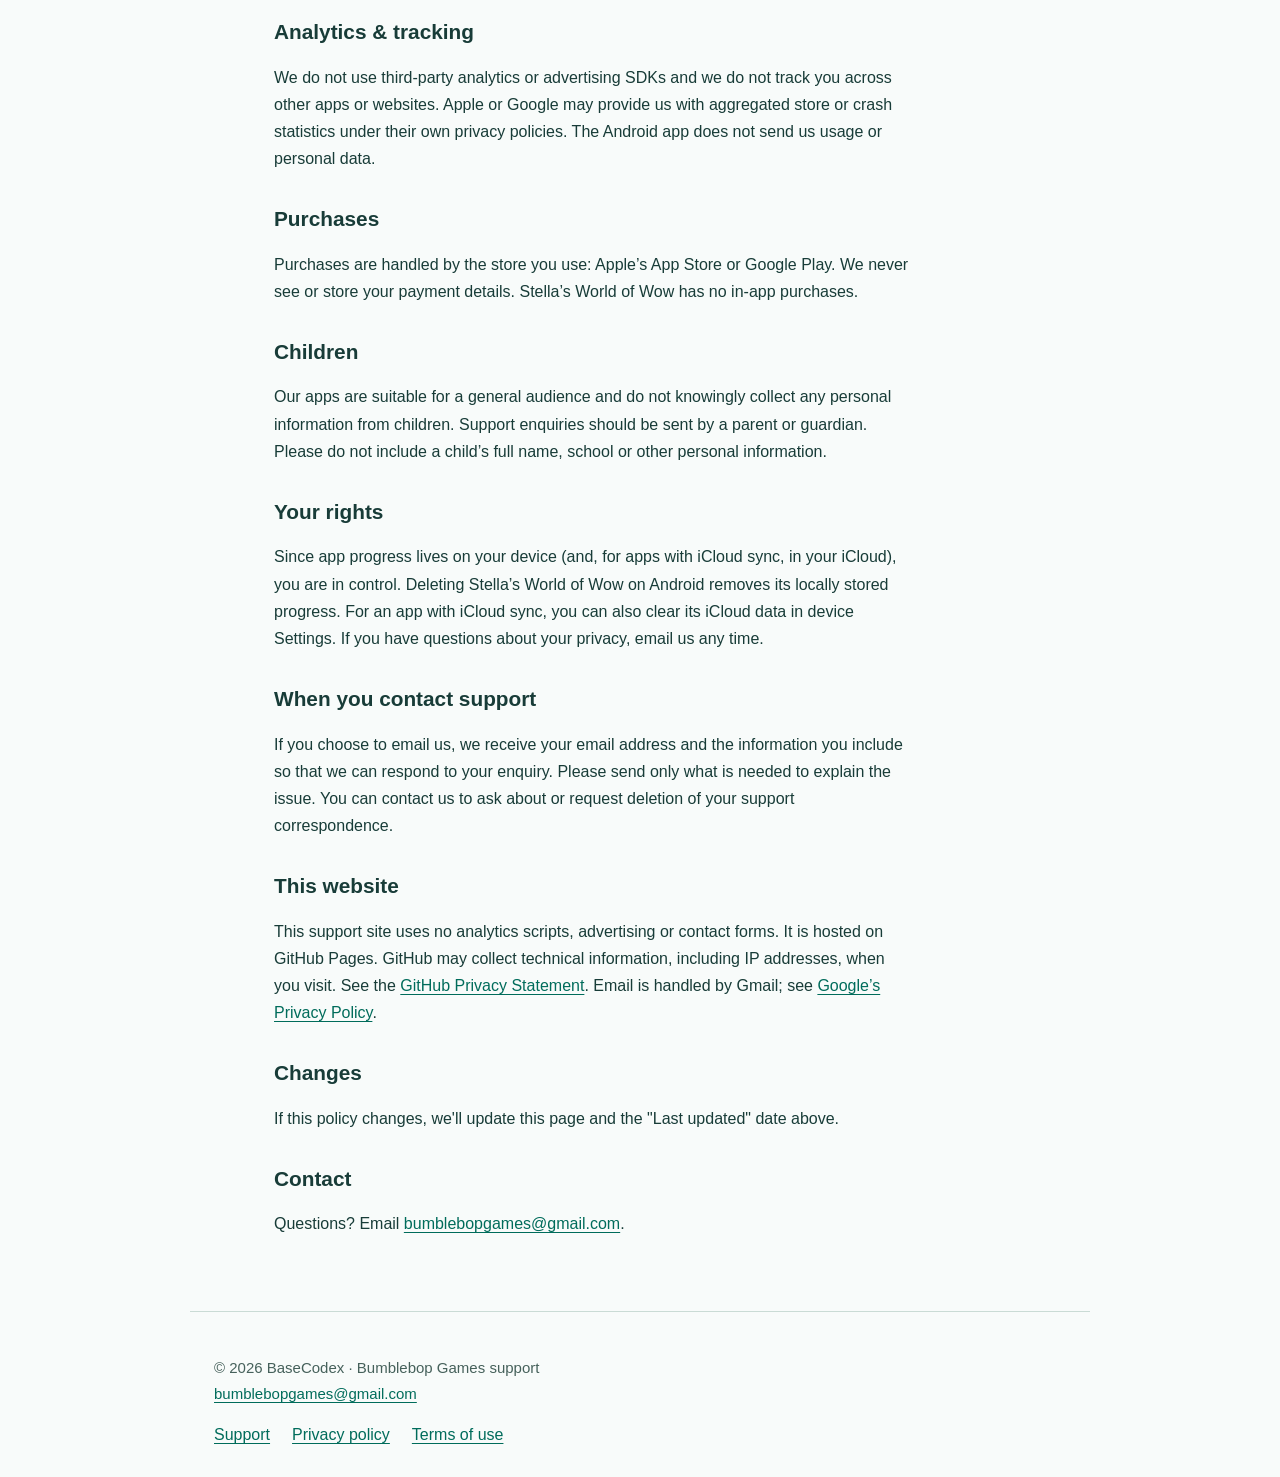
==== commit 429a614f: "Update StudyBranches and Follow Assistant testing privacy and support" ====
--- a/privacy.html
+++ b/privacy.html
@@ -1,6 +1,6 @@
 <!doctype html>
 <html lang="en"><head><meta charset="utf-8"><meta name="viewport" content="width=device-width, initial-scale=1"><title>Privacy policy · Bumblebop Games</title><meta name="description" content="Privacy information for our apps and support website."><link rel="stylesheet" href="style.css"></head><body><a class="skip" href="#main">Skip to content</a><header><a class="brand" href="./">Bumblebop Games</a><nav aria-label="Main navigation"><a href="./">Support</a><a href="privacy.html">Privacy</a><a href="terms.html">Terms</a></nav></header><main id="main" class="policy"><h1>Privacy Policy</h1>
-<p><em>Applies to Sky Piggies, Onward GCSE, Transfer Trainer NI (Transfer Trainer), GCSE English Trainer, PomPom Pets, Planet Patchers, WordQuest, Wormy Bop, Stacky Snails, Chip!, Stella’s World of Wow, Grammar Glow, Bert and the Great Oak, Transfer Ready NI, Sight Reader, Little Learning Trails and StudyBranches. Last updated 13 October 2026.</em></p>
+<p><em>Applies to Sky Piggies, Onward GCSE, Transfer Trainer NI (Transfer Trainer), GCSE English Trainer, PomPom Pets, Planet Patchers, WordQuest, Wormy Bop, Stacky Snails, Chip!, Stella’s World of Wow, Grammar Glow, Bert and the Great Oak, Transfer Ready NI, Sight Reader, Little Learning Trails, StudyBranches and Follow Assistant. Last updated 2 November 2026.</em></p>
 
 <div class="card">
   <strong>Short version:</strong> our apps don't collect your personal data.
@@ -29,15 +29,17 @@
 <p>TestFlight and Google Play testing services handle tester information, diagnostics and feedback under their own privacy policies. If you send feedback, do not include a child’s name, school or private learning work. Participation in any supervised evaluation is arranged separately with the owner, with appropriate consent.</p>
 
 <section id="studybranches" aria-labelledby="studybranches-heading"><h2 id="studybranches-heading">StudyBranches</h2>
-<p>StudyBranches is a device-local study notebook for secondary-school students, roughly 11–18. It organises learner-supplied material and self-review; it does not automatically mark answers or provide a complete syllabus.</p>
-<h3>Notebook content and device access</h3><p>The app stores maps, notes, original imported text, source references, connections, flashcards, recall drafts, self-review choices and dates, recordings, edit history, recovery copies, timer settings and display preferences in the current installation’s local notebook. Learners may enter personal information in their own notes; StudyBranches does not transmit this notebook content to us, analytics services or AI services. We cannot access or recover it remotely.</p>
-<p>No StudyBranches account is required. The app has no advertising or tracking SDKs and does not access contacts, location or a camera. Microphone permission is requested only when you choose <strong>Record a note</strong>. Recording is optional; refusing permission leaves text tools available. Voice notes are stored locally and included in notebook backups. Read-aloud uses the device’s speech features.</p>
-<p>StudyBranches does not add its own notebook password or separate encryption layer. Access to your device or browser profile and to exported files controls who can read the notebook. Keep exported schoolwork and recordings private.</p>
-<h3>Imports exports and backups</h3><p>Imported files are processed locally. The app reads files you select and exports content to destinations you choose through the platform’s file or sharing controls. If you choose an email service, cloud drive or another provider for an export, that provider handles the exported file under its own policies.</p>
-<p>iPhone, iPad, Android and browser installations have independent notebooks. StudyBranches does not provide automatic cross-device sync or a developer-operated cloud backup. On iPhone and iPad, operating-system backups are governed by your Apple settings and Apple’s services. The current Android app declares exclusions for app data in Android cloud-backup and device-transfer rules. Use the app’s exported backups to transfer or preserve notebook content.</p>
-<h3>Retention and deletion</h3><p>Notebook content remains in the local installation until it is removed there. Editing history and recovery copies can retain earlier work; deleting an idea is not a guarantee that all earlier copies have been removed. Uninstalling the native app, clearing its storage or clearing browser website data can remove the local notebook. Browser storage may also be evicted by the platform. Export a backup before removing an installation. Exported files remain wherever you saved or shared them until you remove them from those destinations. We do not hold a server copy of your notebook.</p>
-<h3>Support and platform services</h3><p>If you email support, we receive your email address and the information you include for the enquiry and any follow-up. Support correspondence is handled through Gmail and remains separate from app notebooks; you can request its deletion by emailing <a href="mailto:bumblebopgames@gmail.com">bumblebopgames@gmail.com</a>. Parents or guardians should contact us for children. Please do not include a child’s name, school or private learning work.</p>
-<p>Current development previews do not start a paid trial or make purchases. Any future store purchase is handled by the relevant store, not by collecting payment details in StudyBranches. Apple and Google distribution or testing services may process tester details, diagnostics, transactions or feedback under their own policies. This policy will be updated if the app’s data handling changes. The website and support-email hosting information below also applies to StudyBranches.</p></section>
+<p><em>StudyBranches information updated 2 November 2026.</em> StudyBranches is a device-local study notebook for learners of any age. It organises learner-supplied material and self-review; it does not automatically mark answers or provide a complete syllabus.</p>
+<h3>Notebook content and device access</h3><p>The app stores maps, notes, original files and extracted text, source references, images, connections, flashcards, recall drafts, self-review choices and dates, recordings, edit history, recovery copies, import drafts, timer settings and display preferences in the current installation’s notebook. BaseCodex has no notebook-content server and cannot access or recover your local notebook remotely. On-device text extraction and OCR do not automatically upload source files.</p>
+<p>No StudyBranches account is required. The app has no advertising or tracking SDKs and does not access contacts or location. Files and pictures are selected through platform controls. Microphone permission is requested only when you choose to record a note; refusing leaves text tools available. Recordings stay in the notebook and its exported backups. Read-aloud uses the device’s speech features and needs an installed offline voice for offline speech.</p>
+<p>StudyBranches does not add its own notebook password or separate encryption layer. Device access and exported-file permissions control who can read your work. Keep schoolwork, original files, recordings and exports private.</p>
+<h3>Optional use of your own AI app</h3><p>If you choose the own-AI workflow, you explicitly copy or share selected text and a prepared request into a separate AI app, then manually return its response. StudyBranches does not connect an AI account, hold an AI service key or automatically send notes to an AI provider. The separate provider’s account, age rules, privacy terms, limits and any charges apply to your choice. Returned material is unverified and must be reviewed. Originals, requests, responses and accepted changes are retained in the notebook and backups. Do not share confidential or identifying learner information.</p>
+<h3>Imports, exports, backups and optional Apple sync</h3><p>Imported files are processed on device. Exports and notebook backups go only to destinations you choose using platform file or sharing controls. An email, cloud drive, AI app or other receiving provider handles the content you send under its own policies.</p>
+<p>Native iPhone and iPad installations offer optional private Apple iCloud sync, enabled by the user on each compatible device using the same Apple Account. It may sync maps, notes, original source files, images, recordings, flashcards, drafts, history and conflict/deletion records to your own private Apple iCloud database. BaseCodex cannot access that database. Apple’s privacy policy and service settings apply. Running timers and display preferences remain local.</p>
+<p>Android and browser notebooks remain independent and do not use this Apple sync. Use exported backups to transfer them. StudyBranches does not provide a developer-operated cloud backup. The Android app declares exclusions for app data in Android cloud-backup and device-transfer rules. Operating-system backups on Apple devices are governed by your Apple settings.</p>
+<h3>Retention and deletion</h3><p>Notebook content remains until removed in the installation. History, recovery and conflict copies may retain earlier work. Uninstalling the app, clearing app storage or browser website data can remove local records; browsers may also evict storage. Export a backup first. For optional Apple sync, manage the private iCloud data through the app and Apple settings, including deletion records and other device copies. Exported or manually shared files remain at their destinations until you remove them there. We hold no server copy of your notebook.</p>
+<h3>Support, stores and children</h3><p>Email <a href="mailto:bumblebopgames@gmail.com">bumblebopgames@gmail.com</a> for privacy questions or deletion of support correspondence. We receive your email address and the information you choose to send, using Gmail, to answer the enquiry. Parents or guardians should contact us for children. Do not include a child’s name, school or private learning work. Google and Apple handle store purchases, testing details, diagnostics and feedback under their own policies; the app does not collect payment details. Current development previews do not make purchases. The website-hosting and support-email information below also applies.</p></section>
+<section id="follow-assistant" aria-labelledby="follow-assistant-heading"><h2 id="follow-assistant-heading">Follow Assistant</h2><h3>Follow Assistant privacy policy</h3><p>BaseCodex · Last updated 2 November 2026. This policy covers the Android version of Follow Assistant.</p><h3>Your data stays on this device</h3><p>App and brand names, audience and topic briefs, selected platforms, imported recommendations, queue dates, profile-opening records, outcomes and warning notes are saved in the app’s local database. BaseCodex does not receive this data. No app account, social password, cookie or social-media session is stored. Do not put sensitive personal information in research briefs or notes.</p><h3>No tracking or automatic social actions</h3><p>The Android app has no advertising, analytics or tracking service. Remote Expo updates are disabled in this testing version. Recommendations come from the bundled dated shortlist or files you choose to import; automatic daily research is not included. The app never follows, likes, joins, messages or posts for you.</p><h3>Opening profiles and sharing</h3><p>When you choose to open a profile, the selected URL is passed to your browser or social app. That service may process your IP address, account/session information and activity under its own policies. Confirm the correct account before acting. Sharing a research brief or exporting history opens the system share or file controls; only you choose the destination. The receiving service then handles the selected content under its own policies.</p><h3>Files, retention and deletion</h3><p>The app reads only import files you select. Imported files are validated before records are added. Local records remain until you remove the installation or clear its app storage. Android app cloud backup is disabled. Uninstalling can lose your queues and history; export anything you need first. Exported files remain where you saved or shared them until you delete them there. BaseCodex has no server copy to recover.</p><h3>Support and store services</h3><p>Email bumblebopgames@gmail.com for support or privacy questions. We receive your email address and the information you choose to send, using Gmail, and use it to answer your enquiry. Ask at that address to delete support correspondence. Do not send social credentials or private customer information. Google Play handles purchases, tester information, diagnostics and feedback under its own policies. No payment details are collected in the app.</p><h3>Intended audience</h3><p>Follow Assistant is a planning tool for adult app owners and brand managers. Social-platform account, age and community rules still apply. It does not guarantee followers, engagement, eligibility or compliance with platform rules.</p></section>
 <h2>Analytics &amp; tracking</h2>
 <p>We do not use third-party analytics or advertising SDKs and we do not track
 you across other apps or websites. Apple or Google may provide us with
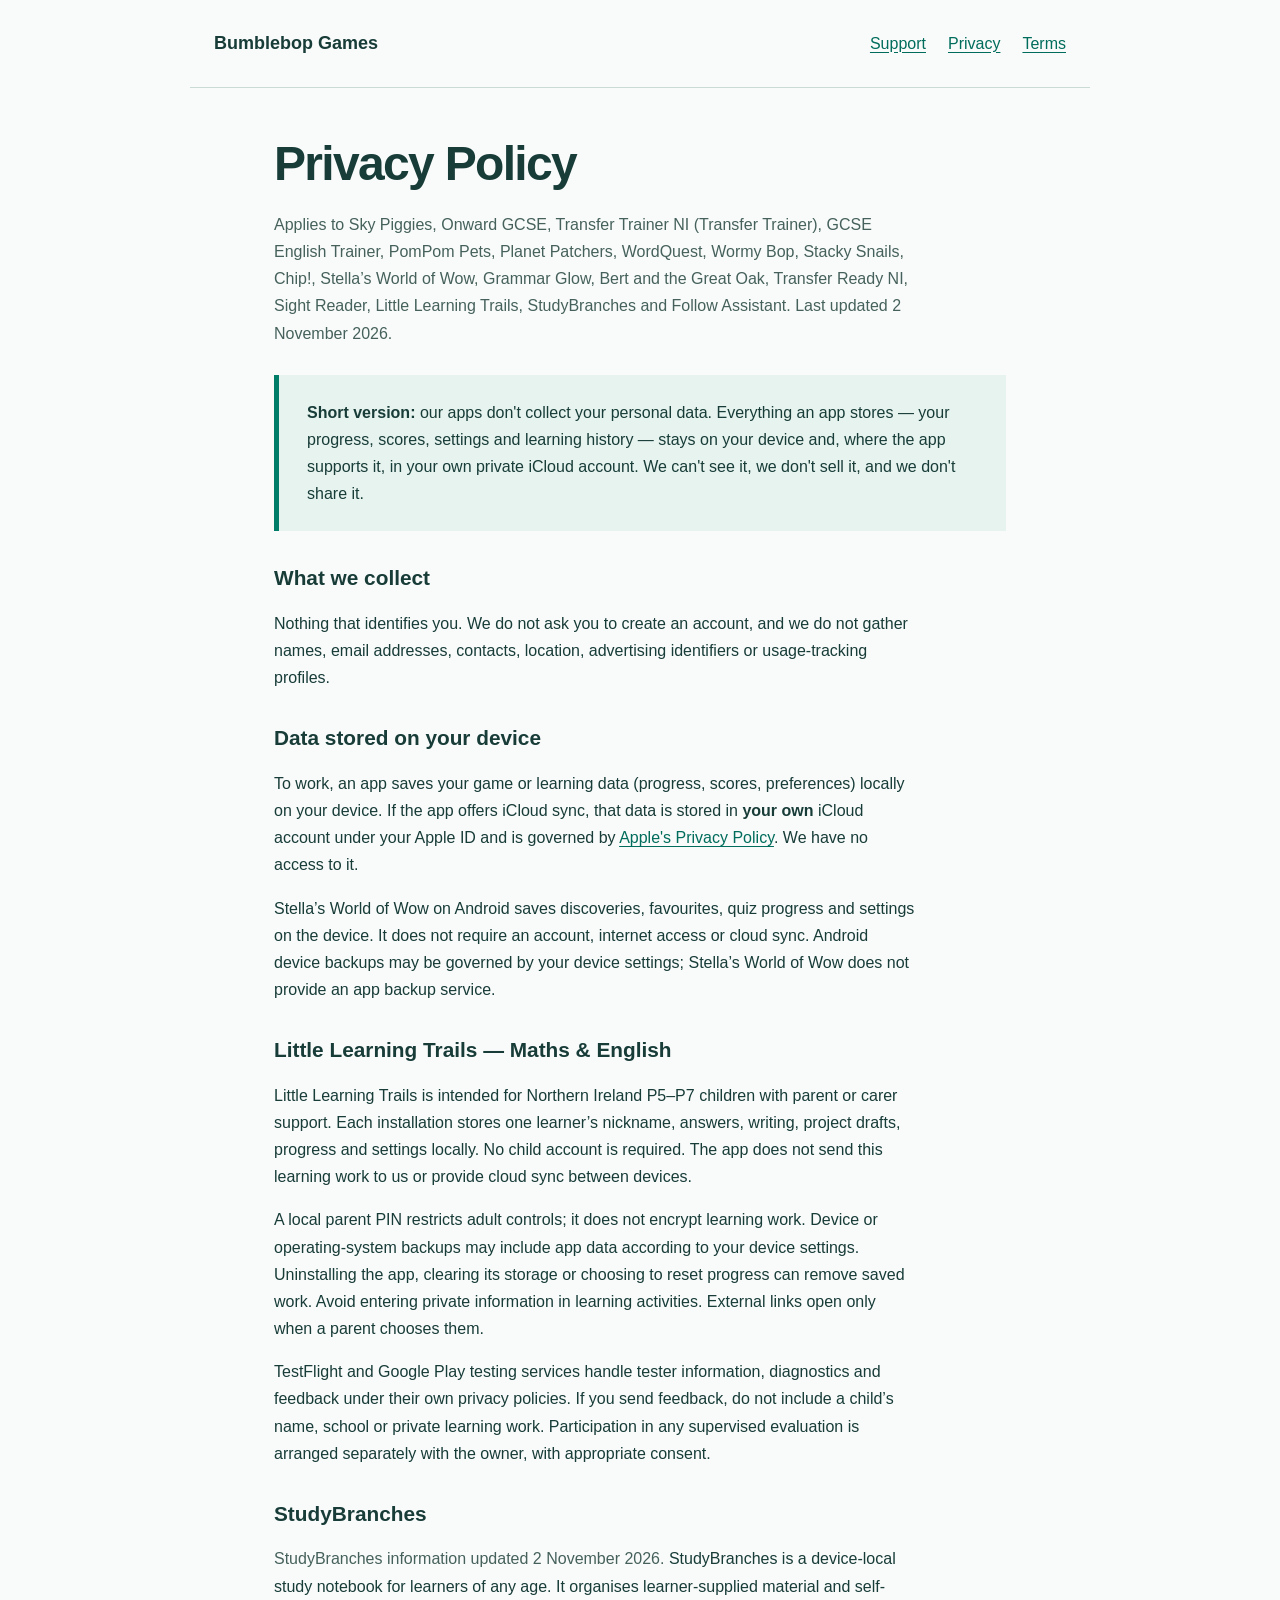
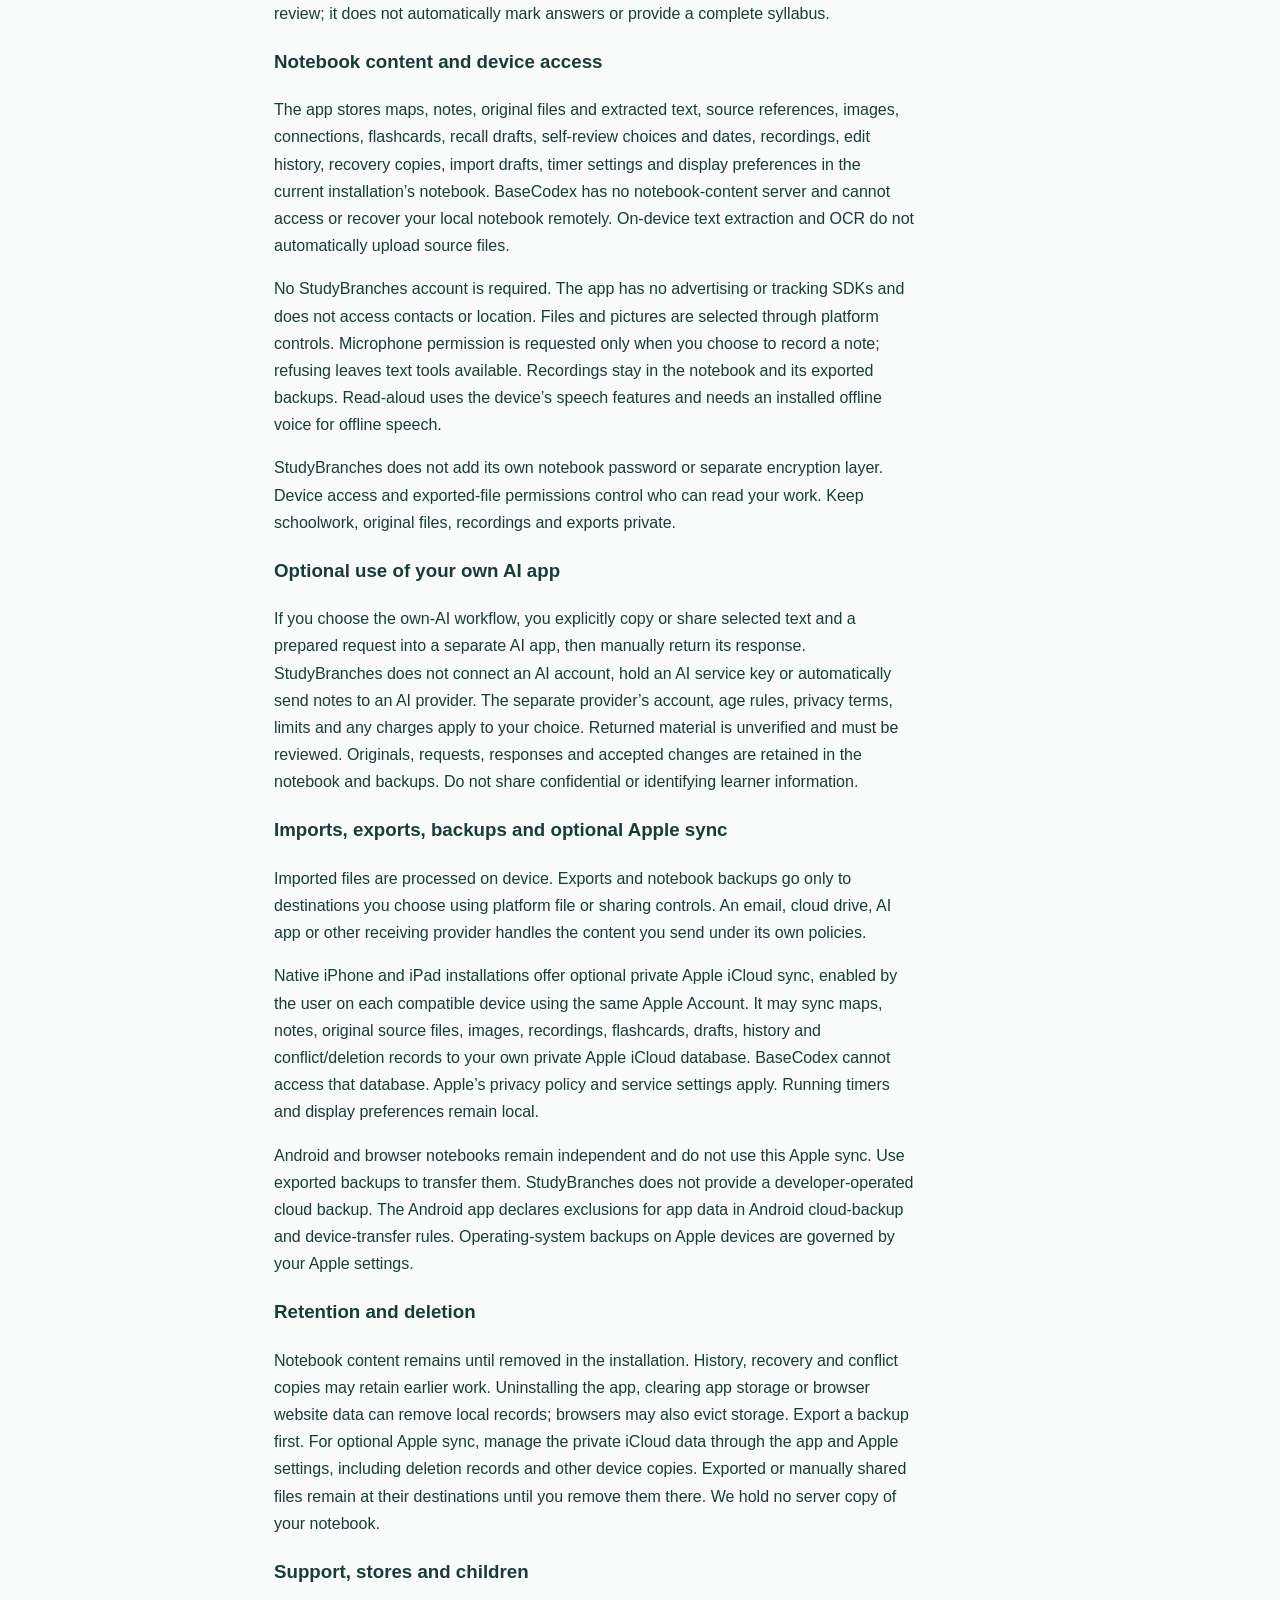
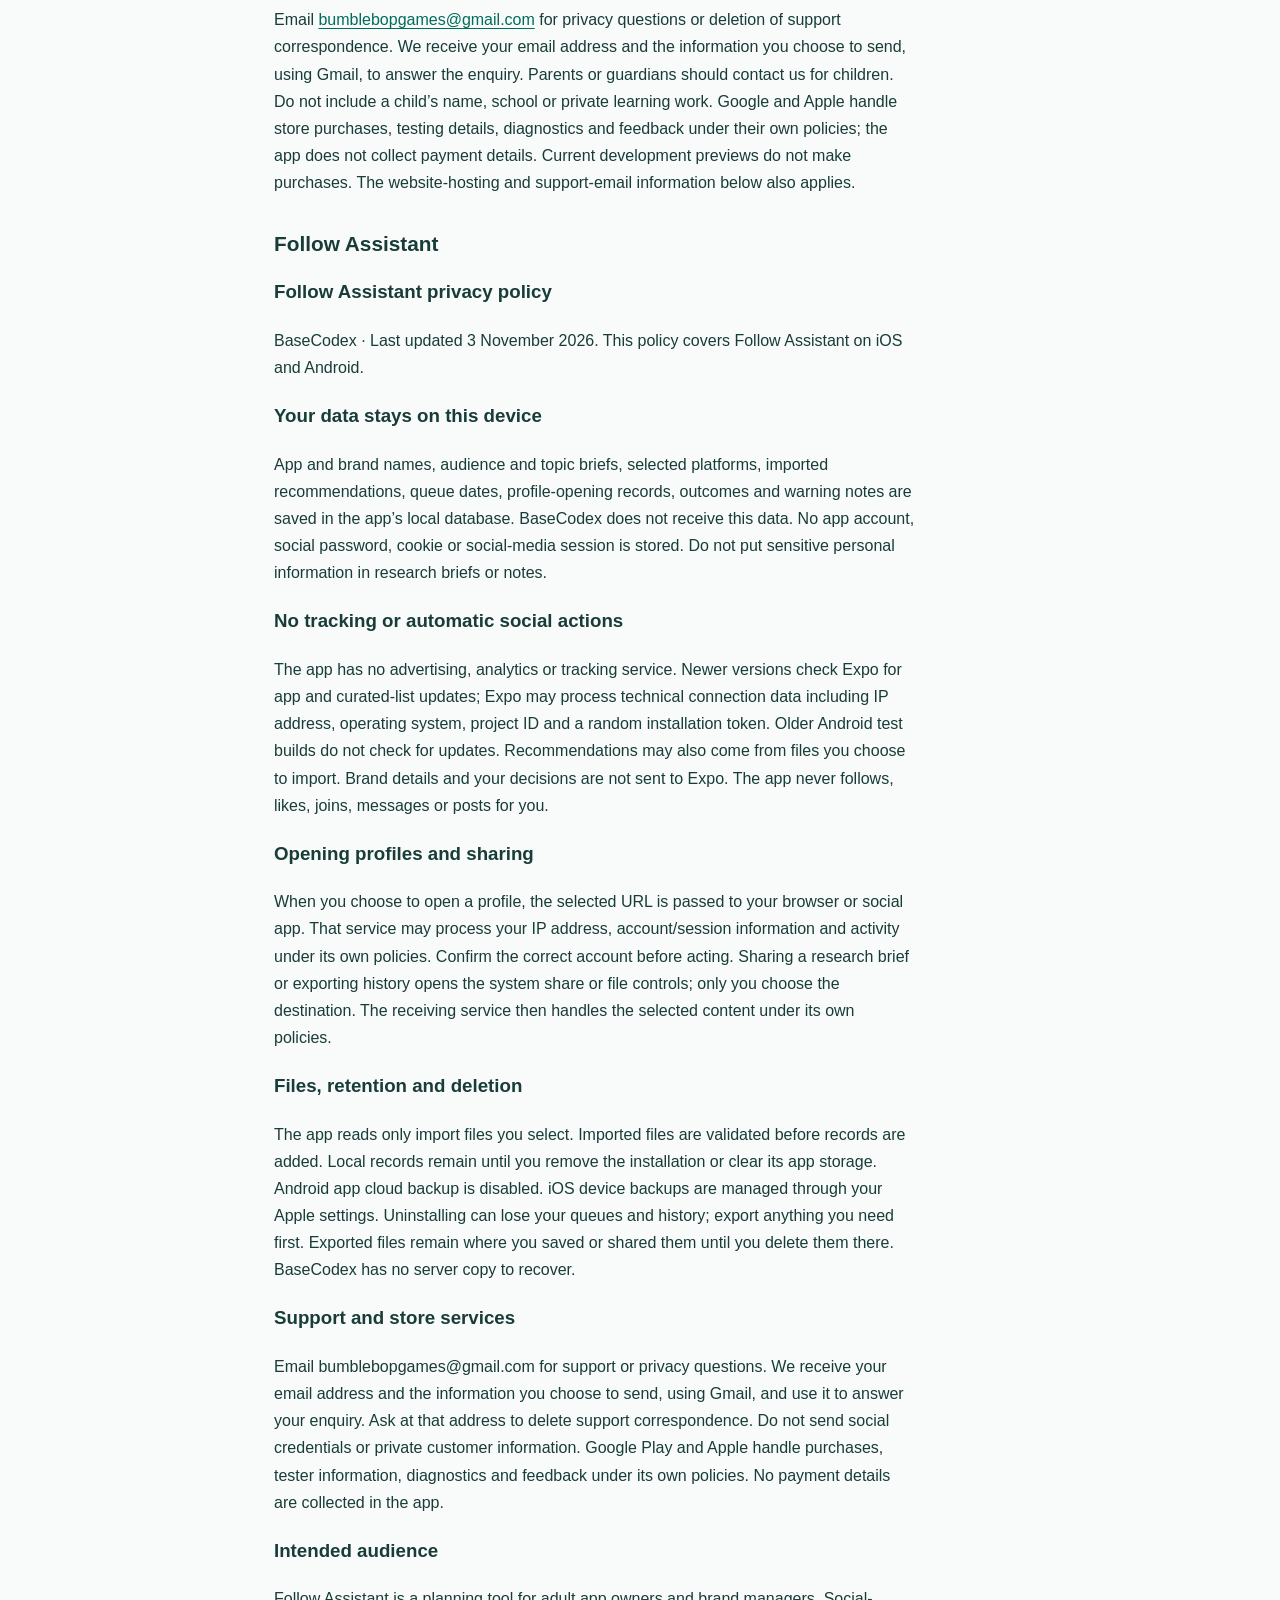
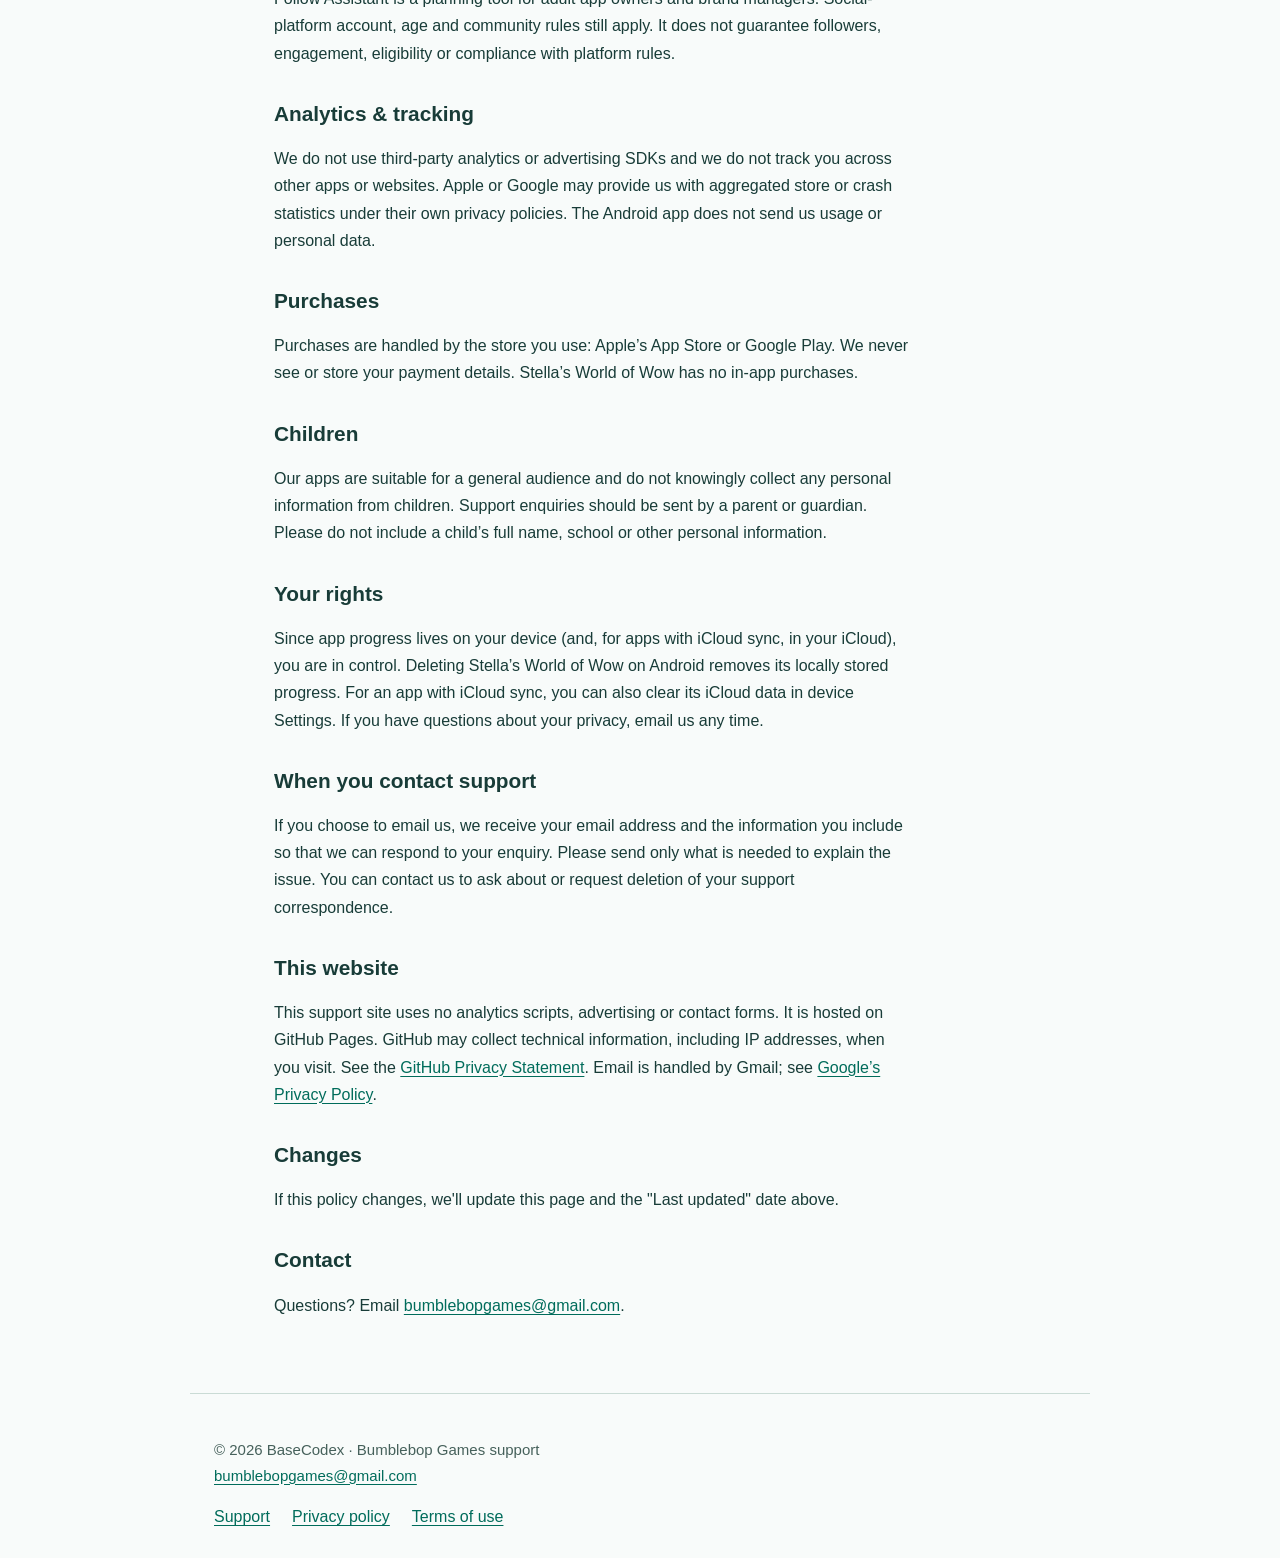
==== commit b91ce43f: "Clarify Follow Assistant update privacy" ====
--- a/privacy.html
+++ b/privacy.html
@@ -39,7 +39,7 @@
 <p>Android and browser notebooks remain independent and do not use this Apple sync. Use exported backups to transfer them. StudyBranches does not provide a developer-operated cloud backup. The Android app declares exclusions for app data in Android cloud-backup and device-transfer rules. Operating-system backups on Apple devices are governed by your Apple settings.</p>
 <h3>Retention and deletion</h3><p>Notebook content remains until removed in the installation. History, recovery and conflict copies may retain earlier work. Uninstalling the app, clearing app storage or browser website data can remove local records; browsers may also evict storage. Export a backup first. For optional Apple sync, manage the private iCloud data through the app and Apple settings, including deletion records and other device copies. Exported or manually shared files remain at their destinations until you remove them there. We hold no server copy of your notebook.</p>
 <h3>Support, stores and children</h3><p>Email <a href="mailto:bumblebopgames@gmail.com">bumblebopgames@gmail.com</a> for privacy questions or deletion of support correspondence. We receive your email address and the information you choose to send, using Gmail, to answer the enquiry. Parents or guardians should contact us for children. Do not include a child’s name, school or private learning work. Google and Apple handle store purchases, testing details, diagnostics and feedback under their own policies; the app does not collect payment details. Current development previews do not make purchases. The website-hosting and support-email information below also applies.</p></section>
-<section id="follow-assistant" aria-labelledby="follow-assistant-heading"><h2 id="follow-assistant-heading">Follow Assistant</h2><h3>Follow Assistant privacy policy</h3><p>BaseCodex · Last updated 2 November 2026. This policy covers the Android version of Follow Assistant.</p><h3>Your data stays on this device</h3><p>App and brand names, audience and topic briefs, selected platforms, imported recommendations, queue dates, profile-opening records, outcomes and warning notes are saved in the app’s local database. BaseCodex does not receive this data. No app account, social password, cookie or social-media session is stored. Do not put sensitive personal information in research briefs or notes.</p><h3>No tracking or automatic social actions</h3><p>The Android app has no advertising, analytics or tracking service. Remote Expo updates are disabled in this testing version. Recommendations come from the bundled dated shortlist or files you choose to import; automatic daily research is not included. The app never follows, likes, joins, messages or posts for you.</p><h3>Opening profiles and sharing</h3><p>When you choose to open a profile, the selected URL is passed to your browser or social app. That service may process your IP address, account/session information and activity under its own policies. Confirm the correct account before acting. Sharing a research brief or exporting history opens the system share or file controls; only you choose the destination. The receiving service then handles the selected content under its own policies.</p><h3>Files, retention and deletion</h3><p>The app reads only import files you select. Imported files are validated before records are added. Local records remain until you remove the installation or clear its app storage. Android app cloud backup is disabled. Uninstalling can lose your queues and history; export anything you need first. Exported files remain where you saved or shared them until you delete them there. BaseCodex has no server copy to recover.</p><h3>Support and store services</h3><p>Email bumblebopgames@gmail.com for support or privacy questions. We receive your email address and the information you choose to send, using Gmail, and use it to answer your enquiry. Ask at that address to delete support correspondence. Do not send social credentials or private customer information. Google Play handles purchases, tester information, diagnostics and feedback under its own policies. No payment details are collected in the app.</p><h3>Intended audience</h3><p>Follow Assistant is a planning tool for adult app owners and brand managers. Social-platform account, age and community rules still apply. It does not guarantee followers, engagement, eligibility or compliance with platform rules.</p></section>
+<section id="follow-assistant" aria-labelledby="follow-assistant-heading"><h2 id="follow-assistant-heading">Follow Assistant</h2><h3>Follow Assistant privacy policy</h3><p>BaseCodex · Last updated 3 November 2026. This policy covers Follow Assistant on iOS and Android.</p><h3>Your data stays on this device</h3><p>App and brand names, audience and topic briefs, selected platforms, imported recommendations, queue dates, profile-opening records, outcomes and warning notes are saved in the app’s local database. BaseCodex does not receive this data. No app account, social password, cookie or social-media session is stored. Do not put sensitive personal information in research briefs or notes.</p><h3>No tracking or automatic social actions</h3><p>The app has no advertising, analytics or tracking service. Newer versions check Expo for app and curated-list updates; Expo may process technical connection data including IP address, operating system, project ID and a random installation token. Older Android test builds do not check for updates. Recommendations may also come from files you choose to import. Brand details and your decisions are not sent to Expo. The app never follows, likes, joins, messages or posts for you.</p><h3>Opening profiles and sharing</h3><p>When you choose to open a profile, the selected URL is passed to your browser or social app. That service may process your IP address, account/session information and activity under its own policies. Confirm the correct account before acting. Sharing a research brief or exporting history opens the system share or file controls; only you choose the destination. The receiving service then handles the selected content under its own policies.</p><h3>Files, retention and deletion</h3><p>The app reads only import files you select. Imported files are validated before records are added. Local records remain until you remove the installation or clear its app storage. Android app cloud backup is disabled. iOS device backups are managed through your Apple settings. Uninstalling can lose your queues and history; export anything you need first. Exported files remain where you saved or shared them until you delete them there. BaseCodex has no server copy to recover.</p><h3>Support and store services</h3><p>Email bumblebopgames@gmail.com for support or privacy questions. We receive your email address and the information you choose to send, using Gmail, and use it to answer your enquiry. Ask at that address to delete support correspondence. Do not send social credentials or private customer information. Google Play and Apple handle purchases, tester information, diagnostics and feedback under its own policies. No payment details are collected in the app.</p><h3>Intended audience</h3><p>Follow Assistant is a planning tool for adult app owners and brand managers. Social-platform account, age and community rules still apply. It does not guarantee followers, engagement, eligibility or compliance with platform rules.</p></section>
 <h2>Analytics &amp; tracking</h2>
 <p>We do not use third-party analytics or advertising SDKs and we do not track
 you across other apps or websites. Apple or Google may provide us with
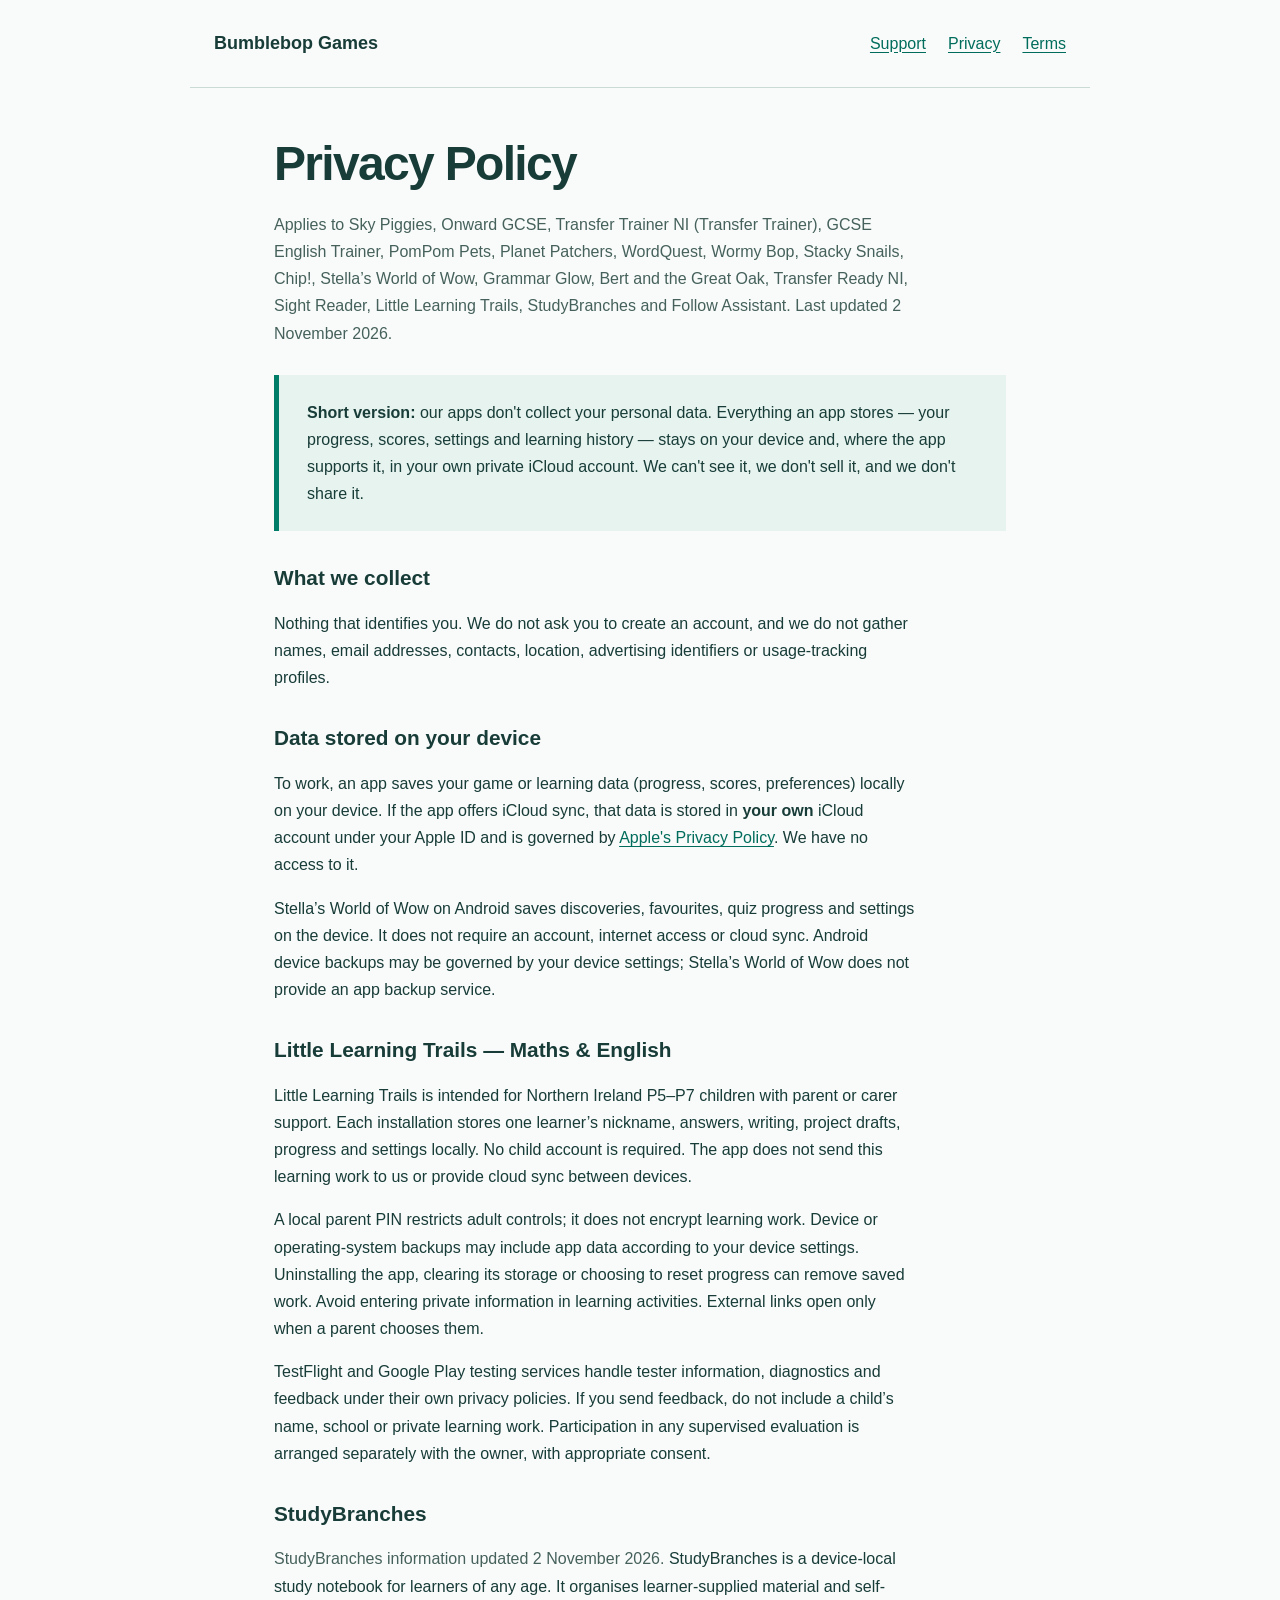
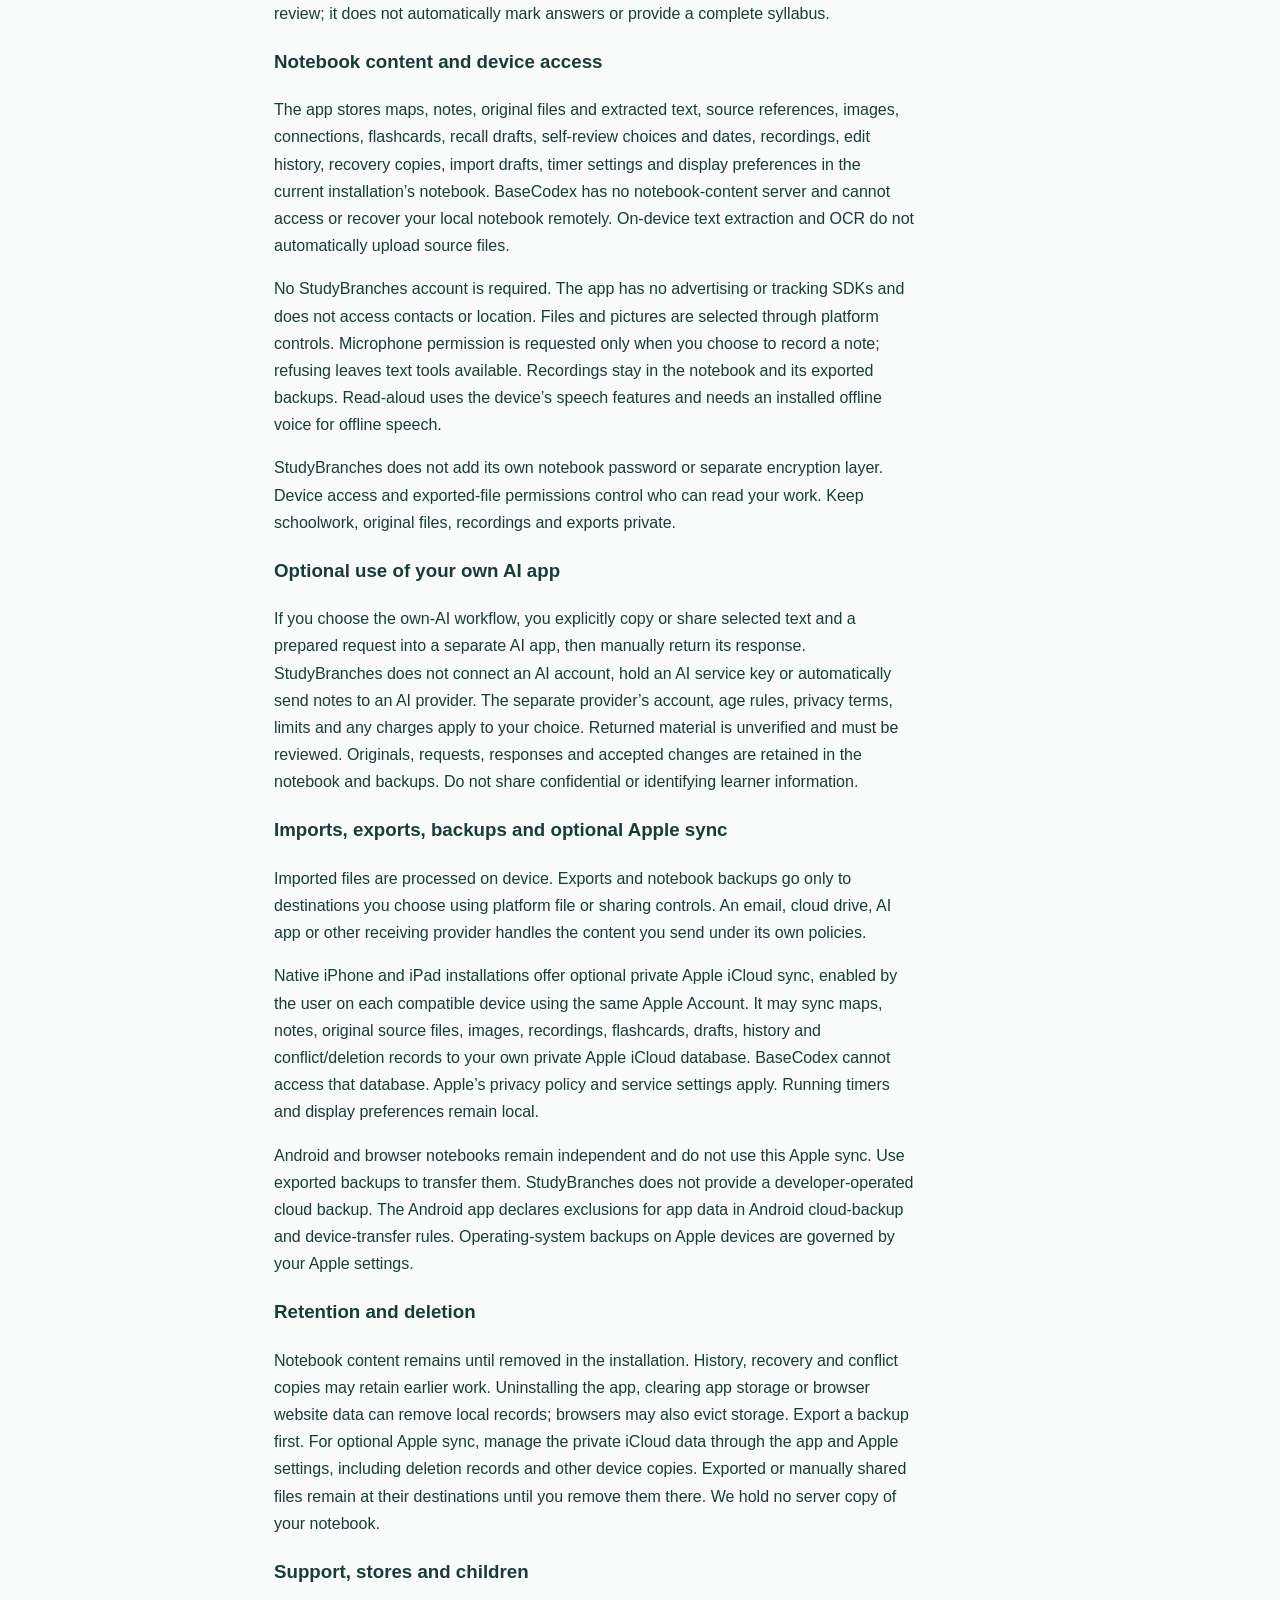
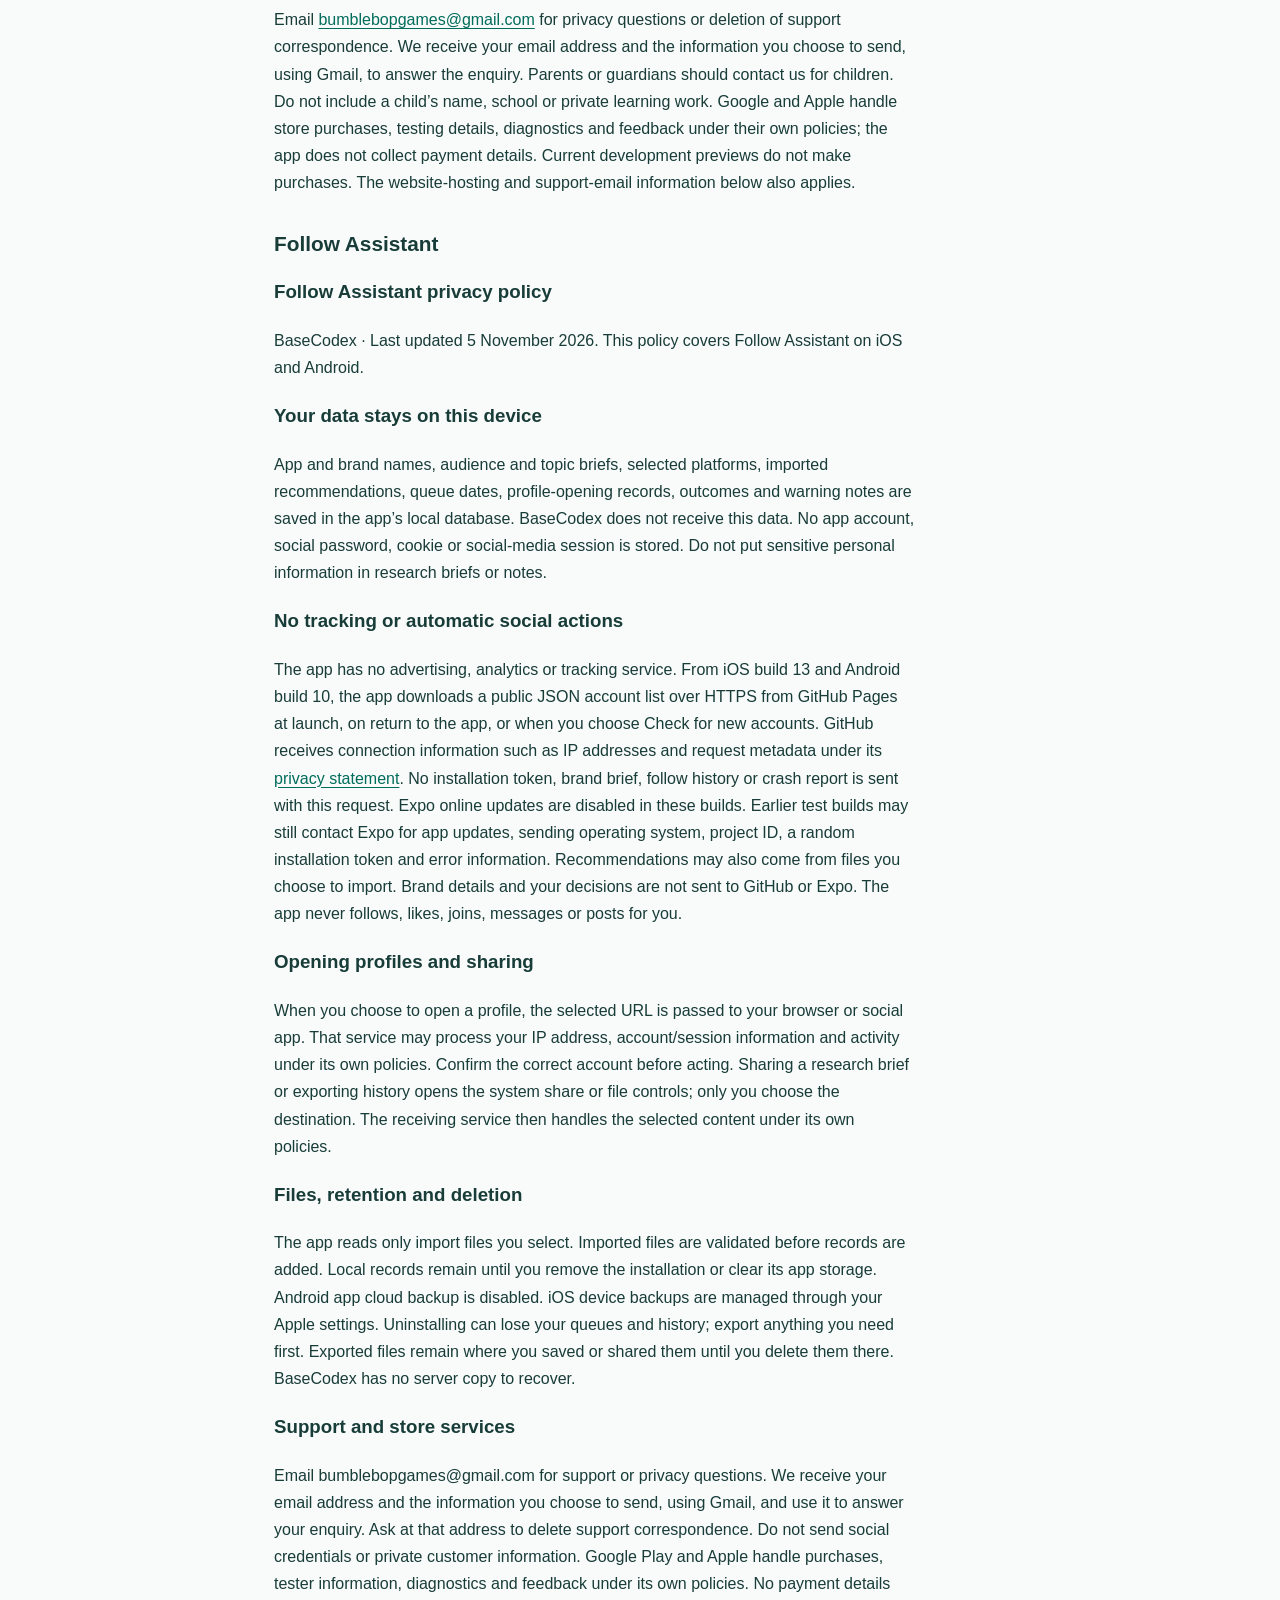
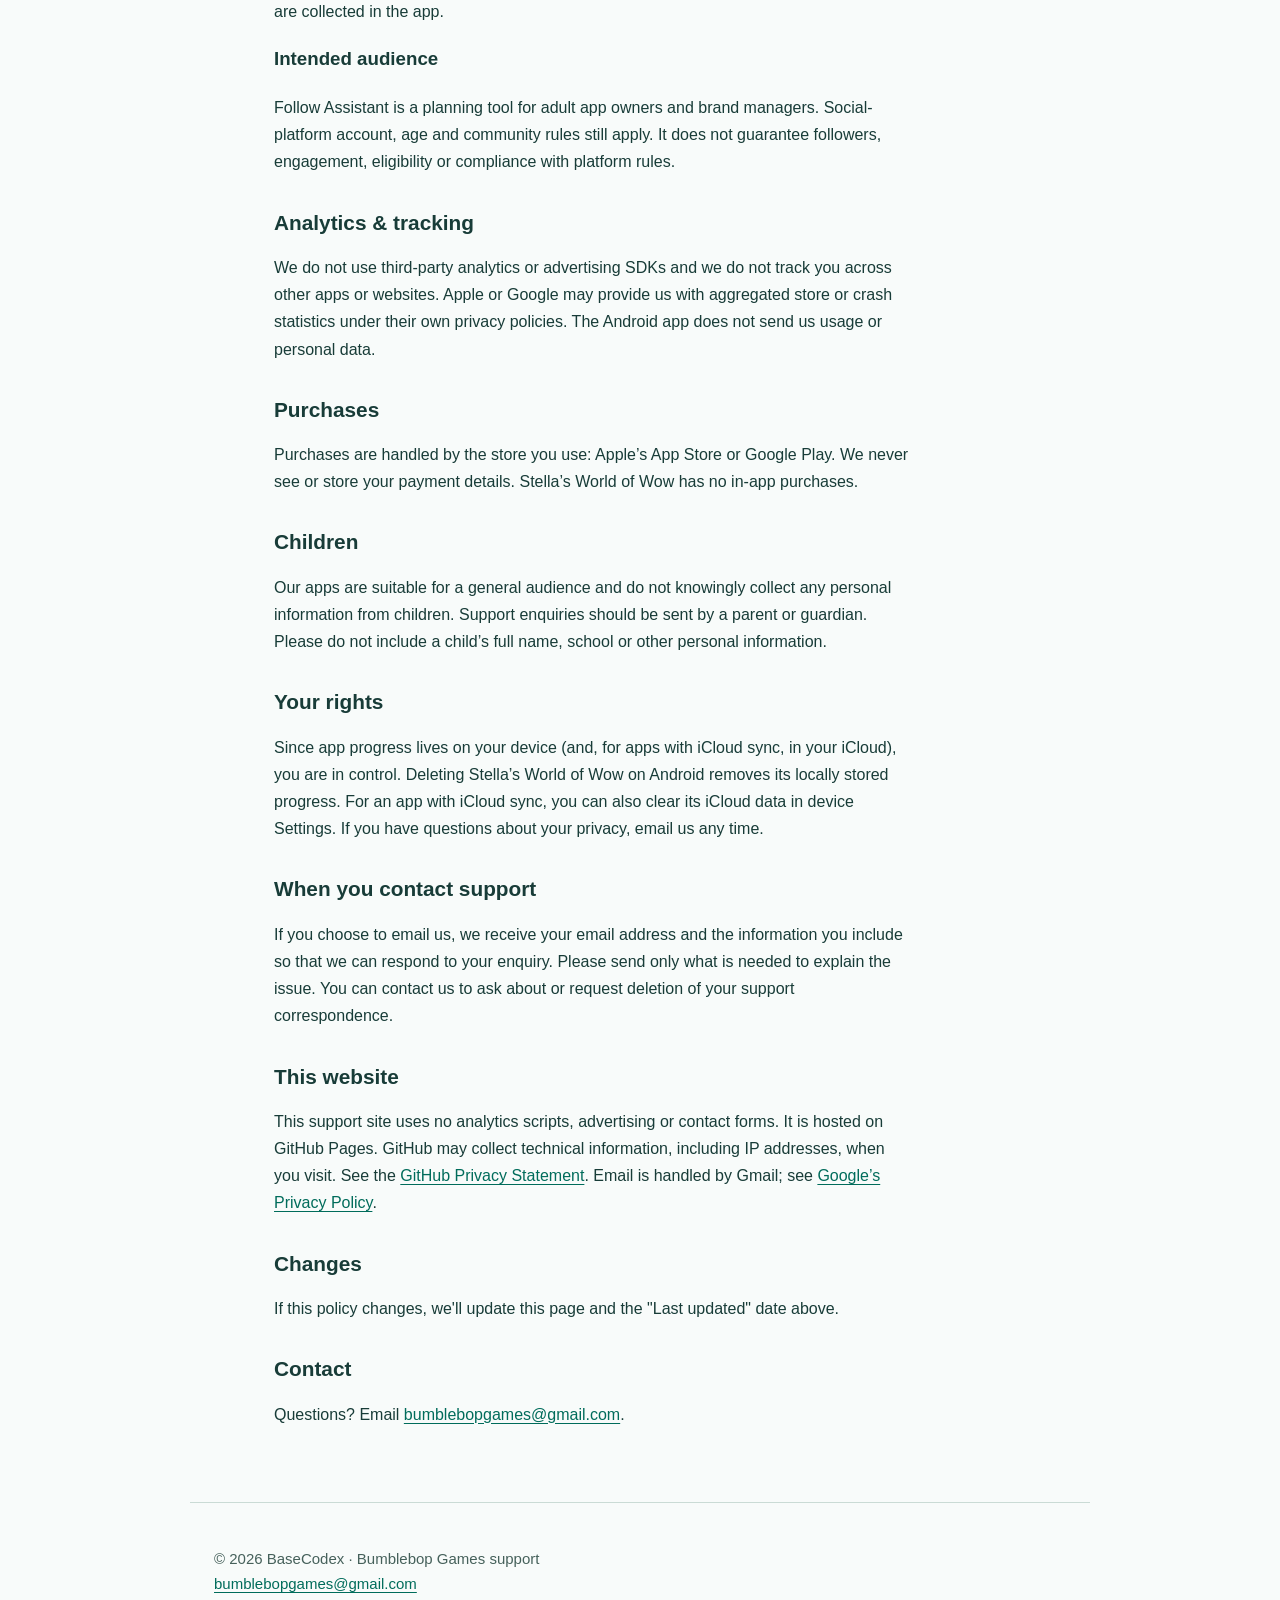
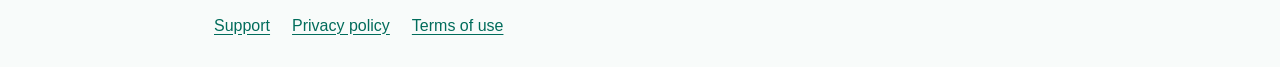
==== commit 08b1bcd3: "Serve verified Follow Assistant shortlist and document Pages delivery" ====
--- a/privacy.html
+++ b/privacy.html
@@ -39,7 +39,7 @@
 <p>Android and browser notebooks remain independent and do not use this Apple sync. Use exported backups to transfer them. StudyBranches does not provide a developer-operated cloud backup. The Android app declares exclusions for app data in Android cloud-backup and device-transfer rules. Operating-system backups on Apple devices are governed by your Apple settings.</p>
 <h3>Retention and deletion</h3><p>Notebook content remains until removed in the installation. History, recovery and conflict copies may retain earlier work. Uninstalling the app, clearing app storage or browser website data can remove local records; browsers may also evict storage. Export a backup first. For optional Apple sync, manage the private iCloud data through the app and Apple settings, including deletion records and other device copies. Exported or manually shared files remain at their destinations until you remove them there. We hold no server copy of your notebook.</p>
 <h3>Support, stores and children</h3><p>Email <a href="mailto:bumblebopgames@gmail.com">bumblebopgames@gmail.com</a> for privacy questions or deletion of support correspondence. We receive your email address and the information you choose to send, using Gmail, to answer the enquiry. Parents or guardians should contact us for children. Do not include a child’s name, school or private learning work. Google and Apple handle store purchases, testing details, diagnostics and feedback under their own policies; the app does not collect payment details. Current development previews do not make purchases. The website-hosting and support-email information below also applies.</p></section>
-<section id="follow-assistant" aria-labelledby="follow-assistant-heading"><h2 id="follow-assistant-heading">Follow Assistant</h2><h3>Follow Assistant privacy policy</h3><p>BaseCodex · Last updated 3 November 2026. This policy covers Follow Assistant on iOS and Android.</p><h3>Your data stays on this device</h3><p>App and brand names, audience and topic briefs, selected platforms, imported recommendations, queue dates, profile-opening records, outcomes and warning notes are saved in the app’s local database. BaseCodex does not receive this data. No app account, social password, cookie or social-media session is stored. Do not put sensitive personal information in research briefs or notes.</p><h3>No tracking or automatic social actions</h3><p>The app has no advertising, analytics or tracking service. Newer versions check Expo for app and curated-list updates; Expo may process technical connection data including IP address, operating system, project ID and a random installation token. Older Android test builds do not check for updates. Recommendations may also come from files you choose to import. Brand details and your decisions are not sent to Expo. The app never follows, likes, joins, messages or posts for you.</p><h3>Opening profiles and sharing</h3><p>When you choose to open a profile, the selected URL is passed to your browser or social app. That service may process your IP address, account/session information and activity under its own policies. Confirm the correct account before acting. Sharing a research brief or exporting history opens the system share or file controls; only you choose the destination. The receiving service then handles the selected content under its own policies.</p><h3>Files, retention and deletion</h3><p>The app reads only import files you select. Imported files are validated before records are added. Local records remain until you remove the installation or clear its app storage. Android app cloud backup is disabled. iOS device backups are managed through your Apple settings. Uninstalling can lose your queues and history; export anything you need first. Exported files remain where you saved or shared them until you delete them there. BaseCodex has no server copy to recover.</p><h3>Support and store services</h3><p>Email bumblebopgames@gmail.com for support or privacy questions. We receive your email address and the information you choose to send, using Gmail, and use it to answer your enquiry. Ask at that address to delete support correspondence. Do not send social credentials or private customer information. Google Play and Apple handle purchases, tester information, diagnostics and feedback under its own policies. No payment details are collected in the app.</p><h3>Intended audience</h3><p>Follow Assistant is a planning tool for adult app owners and brand managers. Social-platform account, age and community rules still apply. It does not guarantee followers, engagement, eligibility or compliance with platform rules.</p></section>
+<section id="follow-assistant" aria-labelledby="follow-assistant-heading"><h2 id="follow-assistant-heading">Follow Assistant</h2><h3>Follow Assistant privacy policy</h3><p>BaseCodex · Last updated 5 November 2026. This policy covers Follow Assistant on iOS and Android.</p><h3>Your data stays on this device</h3><p>App and brand names, audience and topic briefs, selected platforms, imported recommendations, queue dates, profile-opening records, outcomes and warning notes are saved in the app’s local database. BaseCodex does not receive this data. No app account, social password, cookie or social-media session is stored. Do not put sensitive personal information in research briefs or notes.</p><h3>No tracking or automatic social actions</h3><p>The app has no advertising, analytics or tracking service. From iOS build 13 and Android build 10, the app downloads a public JSON account list over HTTPS from GitHub Pages at launch, on return to the app, or when you choose Check for new accounts. GitHub receives connection information such as IP addresses and request metadata under its <a href="https://docs.github.com/en/site-policy/privacy-policies/github-general-privacy-statement">privacy statement</a>. No installation token, brand brief, follow history or crash report is sent with this request. Expo online updates are disabled in these builds. Earlier test builds may still contact Expo for app updates, sending operating system, project ID, a random installation token and error information. Recommendations may also come from files you choose to import. Brand details and your decisions are not sent to GitHub or Expo. The app never follows, likes, joins, messages or posts for you.</p><h3>Opening profiles and sharing</h3><p>When you choose to open a profile, the selected URL is passed to your browser or social app. That service may process your IP address, account/session information and activity under its own policies. Confirm the correct account before acting. Sharing a research brief or exporting history opens the system share or file controls; only you choose the destination. The receiving service then handles the selected content under its own policies.</p><h3>Files, retention and deletion</h3><p>The app reads only import files you select. Imported files are validated before records are added. Local records remain until you remove the installation or clear its app storage. Android app cloud backup is disabled. iOS device backups are managed through your Apple settings. Uninstalling can lose your queues and history; export anything you need first. Exported files remain where you saved or shared them until you delete them there. BaseCodex has no server copy to recover.</p><h3>Support and store services</h3><p>Email bumblebopgames@gmail.com for support or privacy questions. We receive your email address and the information you choose to send, using Gmail, and use it to answer your enquiry. Ask at that address to delete support correspondence. Do not send social credentials or private customer information. Google Play and Apple handle purchases, tester information, diagnostics and feedback under its own policies. No payment details are collected in the app.</p><h3>Intended audience</h3><p>Follow Assistant is a planning tool for adult app owners and brand managers. Social-platform account, age and community rules still apply. It does not guarantee followers, engagement, eligibility or compliance with platform rules.</p></section>
 <h2>Analytics &amp; tracking</h2>
 <p>We do not use third-party analytics or advertising SDKs and we do not track
 you across other apps or websites. Apple or Google may provide us with
